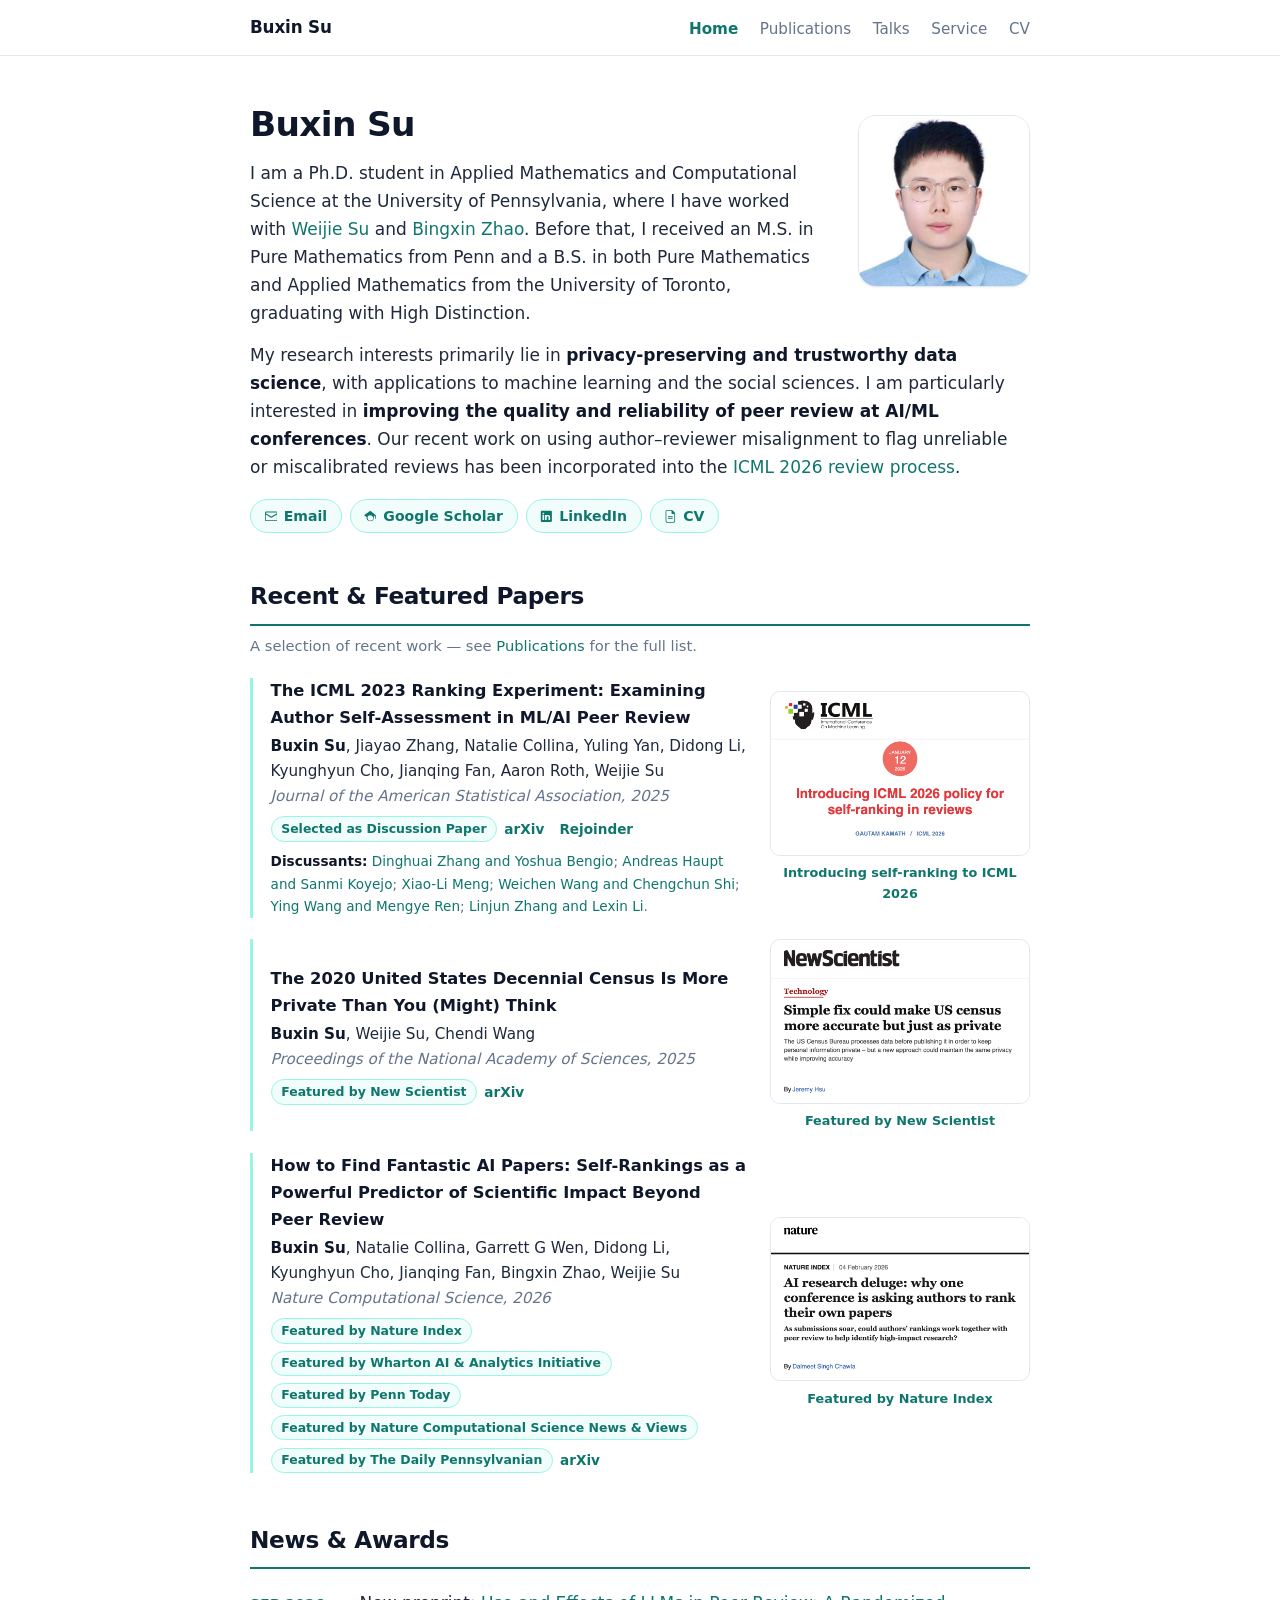
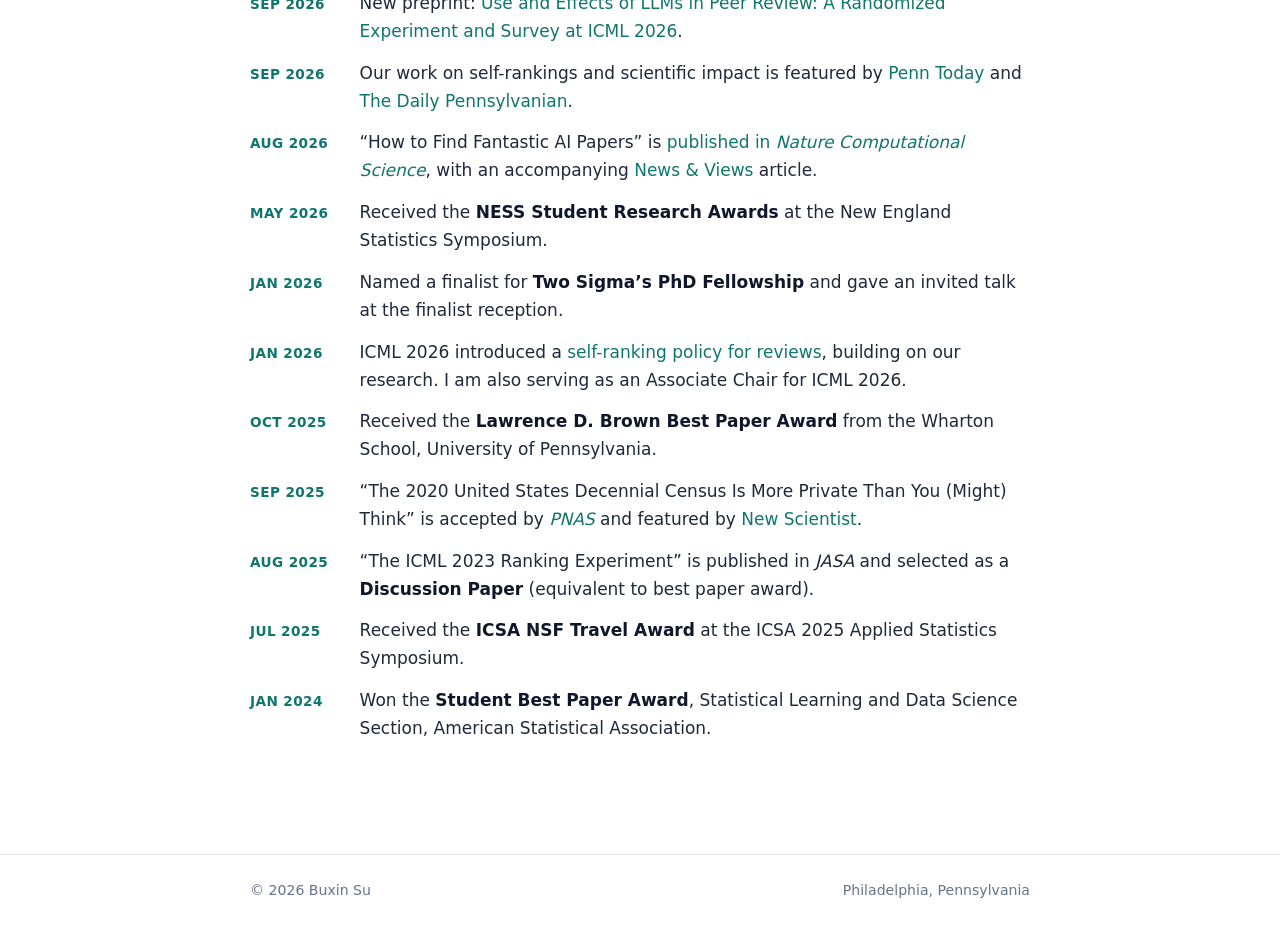
==== index.html @ d1602049 "Sync website publications, press coverage, talks, and CV" ====
<!DOCTYPE html>
<html lang="en">
<head>
  <meta charset="utf-8">
  <meta name="viewport" content="width=device-width, initial-scale=1">
  <title>Buxin Su</title>
  <meta name="description" content="Buxin Su — Ph.D. student in Applied Mathematics and Computational Science at the University of Pennsylvania. Privacy-preserving and trustworthy data science; peer review at AI/ML conferences.">
  <link rel="canonical" href="https://buxinsu.github.io/">
  <meta property="og:type" content="profile">
  <meta property="og:site_name" content="Buxin Su">
  <meta property="og:title" content="Buxin Su">
  <meta property="og:description" content="Ph.D. student in Applied Mathematics and Computational Science at the University of Pennsylvania. Privacy-preserving and trustworthy data science; peer review at AI/ML conferences.">
  <meta property="og:url" content="https://buxinsu.github.io/">
  <meta property="og:image" content="https://buxinsu.github.io/assets/buxin-su.jpg">
  <meta name="twitter:card" content="summary">
  <script type="application/ld+json">
  {
    "@context": "https://schema.org",
    "@type": "Person",
    "name": "Buxin Su",
    "url": "https://buxinsu.github.io/",
    "image": "https://buxinsu.github.io/assets/buxin-su.jpg",
    "email": "mailto:subuxin@sas.upenn.edu",
    "jobTitle": "Ph.D. Student in Applied Mathematics and Computational Science",
    "description": "Ph.D. student in Applied Mathematics and Computational Science at the University of Pennsylvania, working on privacy-preserving and trustworthy data science and on the quality and reliability of peer review at AI/ML conferences.",
    "affiliation": {
      "@type": "CollegeOrUniversity",
      "name": "University of Pennsylvania",
      "url": "https://www.upenn.edu/"
    },
    "alumniOf": [
      {
        "@type": "CollegeOrUniversity",
        "name": "University of Pennsylvania",
        "url": "https://www.upenn.edu/"
      },
      {
        "@type": "CollegeOrUniversity",
        "name": "University of Toronto",
        "url": "https://www.utoronto.ca/"
      }
    ],
    "knowsAbout": [
      "Differential privacy",
      "Trustworthy machine learning",
      "Peer review",
      "Statistics",
      "Applied mathematics"
    ],
    "sameAs": [
      "https://scholar.google.com/citations?user=IqQt3BwAAAAJ",
      "https://www.linkedin.com/in/buxin-su-1b2868304/",
      "https://github.com/BuxinSu"
    ]
  }
  </script>
  <!-- Google tag (gtag.js) -->
  <script async src="https://www.googletagmanager.com/gtag/js?id=G-94PM8R1F4N"></script>
  <script>
    window.dataLayer = window.dataLayer || [];
    function gtag(){dataLayer.push(arguments);}
    gtag('js', new Date());
    gtag('config', 'G-94PM8R1F4N');
  </script>
  <link rel="icon" type="image/svg+xml" href="assets/favicon.svg">
  <link rel="icon" type="image/png" sizes="32x32" href="assets/favicon-32.png">
  <link rel="apple-touch-icon" href="assets/apple-touch-icon.png">
  <link rel="stylesheet" href="assets/style.css">
</head>
<body>

<nav class="site-nav">
  <div class="container">
    <a class="brand" href="index.html">Buxin Su</a>
    <ul>
      <li><a class="active" href="index.html">Home</a></li>
      <li><a href="publications.html">Publications</a></li>
      <li><a href="talks.html">Talks</a></li>
      <li><a href="service.html">Service</a></li>
      <li><a href="assets/Buxin_Su_CV.pdf">CV</a></li>
    </ul>
  </div>
</nav>

<main class="container">

  <div class="hero">
    <div class="hero-text">
      <h1>Buxin Su</h1>
      <div class="bio">
        <p>
          I am a Ph.D. student in Applied Mathematics and Computational Science at the
          University of Pennsylvania, where I have worked with
          <a href="https://weijie-su.com/">Weijie Su</a> and <a href="https://www.bingxinzhao.com">Bingxin Zhao</a>.
          Before that, I received an M.S. in Pure Mathematics from Penn and a B.S. in
          both Pure Mathematics and Applied Mathematics from the University of Toronto,
          graduating with High Distinction.
        </p>
      </div>
    </div>
    <div class="hero-photo">
      <img src="assets/buxin-su.jpg" alt="Portrait of Buxin Su" width="172" height="172">
    </div>
  </div>

  <div class="bio bio-wide">
    <p>
      My research interests primarily lie in <strong>privacy-preserving and trustworthy
      data science</strong>, with applications to machine learning and the social sciences.
      I am particularly interested in <strong>improving the quality and reliability of
      peer review at AI/ML conferences</strong>. Our recent work on using author–reviewer
      misalignment to flag unreliable or miscalibrated reviews has been incorporated into
      the <a href="https://blog.icml.cc/2026/01/12/introducing-icml-2026-policy-for-self-ranking-in-reviews/">ICML 2026 review process</a>.
    </p>
    <div class="contact-links">
        <a href="mailto:subuxin@sas.upenn.edu">
          <svg viewBox="0 0 16 16" aria-hidden="true"><path d="M0 3.5A1.5 1.5 0 0 1 1.5 2h13A1.5 1.5 0 0 1 16 3.5v9a1.5 1.5 0 0 1-1.5 1.5h-13A1.5 1.5 0 0 1 0 12.5v-9Zm1.5-.5a.5.5 0 0 0-.5.5v.6l7 4.2 7-4.2v-.6a.5.5 0 0 0-.5-.5h-13ZM15 5.77l-6.74 4.05a.5.5 0 0 1-.52 0L1 5.77v6.73a.5.5 0 0 0 .5.5h13a.5.5 0 0 0 .5-.5V5.77Z"/></svg>
          Email
        </a>
        <a href="https://scholar.google.com/citations?user=IqQt3BwAAAAJ">
          <svg viewBox="0 0 16 16" aria-hidden="true"><path d="M8 1 0 6.5l3.3 2.27A4.5 4.5 0 1 0 12.5 10c0-.55-.1-1.08-.28-1.57L14 7.13V11h1V6.5L8 1Zm0 5.5c1.5 0 2.8.94 3.3 2.27A3.5 3.5 0 1 1 8 6.5Z"/></svg>
          Google Scholar
        </a>
        <a href="https://www.linkedin.com/in/buxin-su-1b2868304/">
          <svg viewBox="0 0 16 16" aria-hidden="true"><path d="M1 2.1C1 1.5 1.5 1 2.15 1h11.7C14.5 1 15 1.5 15 2.1v11.8c0 .6-.5 1.1-1.15 1.1H2.15C1.5 15 1 14.5 1 13.9V2.1ZM5.25 12.7V6.4H3.16v6.3h2.09ZM4.2 5.53c.73 0 1.18-.48 1.18-1.09-.01-.62-.45-1.09-1.17-1.09-.71 0-1.18.47-1.18 1.09 0 .61.45 1.09 1.15 1.09h.02Zm2.21 7.17h2.09V9.18c0-.19.01-.38.07-.51.15-.38.5-.77 1.07-.77.76 0 1.06.58 1.06 1.43v3.37h2.1V9.09c0-1.94-1.04-2.84-2.42-2.84-1.11 0-1.61.61-1.9 1.04h.02V6.4H6.41c.03.59 0 6.3 0 6.3Z"/></svg>
          LinkedIn
        </a>
        <a href="assets/Buxin_Su_CV.pdf">
          <svg viewBox="0 0 16 16" aria-hidden="true"><path d="M4 0a2 2 0 0 0-2 2v12a2 2 0 0 0 2 2h8a2 2 0 0 0 2-2V4.7a2 2 0 0 0-.59-1.42L11.13.59A2 2 0 0 0 9.7 0H4Zm5.5 1.5V4a1 1 0 0 0 1 1h2.5v9a1 1 0 0 1-1 1H4a1 1 0 0 1-1-1V2a1 1 0 0 1 1-1h5.5v.5ZM5 8h6v1H5V8Zm0 2.5h6v1H5v-1Z"/></svg>
          CV
        </a>
      </div>
  </div>

  <section id="featured-papers">
    <h2>Recent &amp; Featured Papers</h2>
    <p class="section-note">A selection of recent work — see <a href="publications.html">Publications</a> for the full list.</p>
    <ul class="pub-list">

      <li class="pub pub-featured">
        <div class="pub-main">
          <a class="title" href="https://www.tandfonline.com/doi/full/10.1080/01621459.2025.2510006">The ICML 2023 Ranking Experiment: Examining Author Self-Assessment in ML/AI Peer Review</a>
          <div class="authors"><span class="me">Buxin Su</span>, Jiayao Zhang, Natalie Collina, Yuling Yan, Didong Li, Kyunghyun Cho, Jianqing Fan, Aaron Roth, Weijie Su</div>
          <div class="venue">Journal of the American Statistical Association, 2025</div>
          <div class="meta">
            <span class="badge"><a href="https://www.tandfonline.com/doi/full/10.1080/01621459.2025.2510006">Selected as Discussion Paper</a></span>
            <span class="pub-links"><a href="https://arxiv.org/abs/2408.13430">arXiv</a> <a href="https://www.tandfonline.com/doi/full/10.1080/01621459.2026.2672763">Rejoinder</a></span>
          </div>
          <div class="pub-discussion">
            <strong>Discussants:</strong>
            <a href="https://www.tandfonline.com/doi/full/10.1080/01621459.2025.2549338">Dinghuai Zhang and Yoshua Bengio</a>;
            <a href="https://www.tandfonline.com/doi/full/10.1080/01621459.2025.2588464">Andreas Haupt and Sanmi Koyejo</a>;
            <a href="https://www.tandfonline.com/doi/full/10.1080/01621459.2026.2657554">Xiao-Li Meng</a>;
            <a href="https://www.tandfonline.com/doi/full/10.1080/01621459.2025.2568056">Weichen Wang and Chengchun Shi</a>;
            <a href="https://www.tandfonline.com/doi/full/10.1080/01621459.2026.2638494">Ying Wang and Mengye Ren</a>;
            <a href="https://www.tandfonline.com/doi/full/10.1080/01621459.2025.2612634">Linjun Zhang and Lexin Li</a>.
          </div>
        </div>
        <figure class="pub-figure">
          <a href="https://blog.icml.cc/2026/01/12/introducing-icml-2026-policy-for-self-ranking-in-reviews/"><img src="assets/feature-icml.png" alt="ICML blog post: Introducing ICML 2026 policy for self-ranking in reviews" loading="lazy" width="1000" height="630"></a>
          <figcaption><a href="https://blog.icml.cc/2026/01/12/introducing-icml-2026-policy-for-self-ranking-in-reviews/">Introducing self-ranking to ICML 2026</a></figcaption>
        </figure>
      </li>

      <li class="pub pub-featured">
        <div class="pub-main">
          <a class="title" href="https://www.pnas.org/doi/10.1073/pnas.2500337122">The 2020 United States Decennial Census Is More Private Than You (Might) Think</a>
          <div class="authors"><span class="me">Buxin Su</span>, Weijie Su, Chendi Wang</div>
          <div class="venue">Proceedings of the National Academy of Sciences, 2025</div>
          <div class="meta">
            <span class="badge"><a href="https://www.newscientist.com/article/2454095-simple-fix-could-make-us-census-more-accurate-but-just-as-private/">Featured by New Scientist</a></span>
            <span class="pub-links"><a href="https://arxiv.org/abs/2410.09296">arXiv</a></span>
          </div>
        </div>
        <figure class="pub-figure">
          <a href="https://www.newscientist.com/article/2454095-simple-fix-could-make-us-census-more-accurate-but-just-as-private/"><img src="assets/feature-newscientist.png" alt="New Scientist article: Simple fix could make US census more accurate but just as private" loading="lazy" width="1000" height="630"></a>
          <figcaption><a href="https://www.newscientist.com/article/2454095-simple-fix-could-make-us-census-more-accurate-but-just-as-private/">Featured by New Scientist</a></figcaption>
        </figure>
      </li>

      <li class="pub pub-featured">
        <div class="pub-main">
          <a class="title" href="https://www.nature.com/articles/s43588-026-01039-0">How to Find Fantastic AI Papers: Self-Rankings as a Powerful Predictor of Scientific Impact Beyond Peer Review</a>
          <div class="authors"><span class="me">Buxin Su</span>, Natalie Collina, Garrett G Wen, Didong Li, Kyunghyun Cho, Jianqing Fan, Bingxin Zhao, Weijie Su</div>
          <div class="venue">Nature Computational Science, 2026</div>
          <div class="meta">
            <span class="badge"><a href="https://www.nature.com/articles/d41586-026-00059-0">Featured by Nature Index</a></span>
            <span class="badge"><a href="https://ai-analytics.wharton.upenn.edu/insights/why-authors-are-better-at-predicting-impact-than-peer-review/">Featured by Wharton AI &amp; Analytics Initiative</a></span>
            <span class="badge"><a href="https://penntoday.upenn.edu/news/wharton-ai-initiative-why-authors-are-better-predicting-impact-peer-review">Featured by Penn Today</a></span>
            <span class="badge"><a href="https://www.nature.com/articles/s43588-026-01046-1">Featured by Nature Computational Science News &amp; Views</a></span>
            <span class="badge"><a href="https://www.thedp.com/article/2026/09/penn-artificial-intelligence-peer-review-ranking-study-wharton">Featured by The Daily Pennsylvanian</a></span>
            <span class="pub-links"><a href="https://arxiv.org/abs/2510.02143">arXiv</a></span>
          </div>
        </div>
        <figure class="pub-figure">
          <a href="https://www.nature.com/articles/d41586-026-00059-0"><img src="assets/feature-nature.png" alt="Nature Index article: AI research deluge — why one conference is asking authors to rank their own papers" loading="lazy" width="1000" height="630"></a>
          <figcaption><a href="https://www.nature.com/articles/d41586-026-00059-0">Featured by Nature Index</a></figcaption>
        </figure>
      </li>

    </ul>
  </section>

  <section id="news">
    <h2>News &amp; Awards</h2>
    <ul class="news-list">
      <li>
        <span class="news-date">Sep 2026</span>
        <span class="news-body">New preprint: <a href="https://arxiv.org/abs/2609.19420">Use and Effects of LLMs in Peer Review: A Randomized Experiment and Survey at ICML 2026</a>.</span>
      </li>
      <li>
        <span class="news-date">Sep 2026</span>
        <span class="news-body">Our work on self-rankings and scientific impact is featured by <a href="https://penntoday.upenn.edu/news/wharton-ai-initiative-why-authors-are-better-predicting-impact-peer-review">Penn Today</a> and <a href="https://www.thedp.com/article/2026/09/penn-artificial-intelligence-peer-review-ranking-study-wharton">The Daily Pennsylvanian</a>.</span>
      </li>
      <li>
        <span class="news-date">Aug 2026</span>
        <span class="news-body">&ldquo;How to Find Fantastic AI Papers&rdquo; is <a href="https://www.nature.com/articles/s43588-026-01039-0">published in <em>Nature Computational Science</em></a>, with an accompanying <a href="https://www.nature.com/articles/s43588-026-01046-1">News &amp; Views</a> article.</span>
      </li>
      <li>
        <span class="news-date">May 2026</span>
        <span class="news-body">Received the <strong>NESS Student Research Awards</strong> at the New England Statistics Symposium.</span>
      </li>
      <li>
        <span class="news-date">Jan 2026</span>
        <span class="news-body">Named a finalist for <strong>Two Sigma&rsquo;s PhD Fellowship</strong> and gave an invited talk at the finalist reception.</span>
      </li>
      <li>
        <span class="news-date">Jan 2026</span>
        <span class="news-body">ICML 2026 introduced a <a href="https://blog.icml.cc/2026/01/12/introducing-icml-2026-policy-for-self-ranking-in-reviews/">self-ranking policy for reviews</a>, building on our research. I am also serving as an Associate Chair for ICML 2026.</span>
      </li>
      <li>
        <span class="news-date">Oct 2025</span>
        <span class="news-body">Received the <strong>Lawrence D. Brown Best Paper Award</strong> from the Wharton School, University of Pennsylvania.</span>
      </li>
      <li>
        <span class="news-date">Sep 2025</span>
        <span class="news-body">&ldquo;The 2020 United States Decennial Census Is More Private Than You (Might) Think&rdquo; is accepted by <a href="https://www.pnas.org/doi/10.1073/pnas.2500337122"><em>PNAS</em></a> and featured by <a href="https://www.newscientist.com/article/2454095-simple-fix-could-make-us-census-more-accurate-but-just-as-private/">New Scientist</a>.</span>
      </li>
      <li>
        <span class="news-date">Aug 2025</span>
        <span class="news-body">&ldquo;The ICML 2023 Ranking Experiment&rdquo; is published in <em>JASA</em> and selected as a <strong>Discussion Paper</strong> (equivalent to best paper award).</span>
      </li>
      <li>
        <span class="news-date">Jul 2025</span>
        <span class="news-body">Received the <strong>ICSA NSF Travel Award</strong> at the ICSA 2025 Applied Statistics Symposium.</span>
      </li>
      <li>
        <span class="news-date">Jan 2024</span>
        <span class="news-body">Won the <strong>Student Best Paper Award</strong>, Statistical Learning and Data Science Section, American Statistical Association.</span>
      </li>
    </ul>
  </section>

</main>

<footer class="site-footer">
  <div class="container">
    <span>&copy; 2026 Buxin Su</span>
    <span>Philadelphia, Pennsylvania</span>
  </div>
</footer>

</body>
</html>
---- assets/style.css ----
/* ==========================================================================
   Buxin Su — personal academic website
   Modern minimal style, deep-teal accent, system fonts, light/dark aware.
   ========================================================================== */

:root {
  --bg: #ffffff;
  --bg-soft: #f8fafc;
  --text: #1e293b;
  --text-strong: #0f172a;
  --muted: #64748b;
  --accent: #0f766e;
  --accent-strong: #115e59;
  --accent-soft: #f0fdfa;
  --accent-border: #99f6e4;
  --border: #e2e8f0;
  --shadow: 0 1px 2px rgba(15, 23, 42, 0.05);
}

@media (prefers-color-scheme: dark) {
  :root {
    --bg: #0f172a;
    --bg-soft: #1e293b;
    --text: #cbd5e1;
    --text-strong: #f1f5f9;
    --muted: #94a3b8;
    --accent: #2dd4bf;
    --accent-strong: #5eead4;
    --accent-soft: rgba(45, 212, 191, 0.08);
    --accent-border: rgba(45, 212, 191, 0.25);
    --border: #334155;
    --shadow: none;
  }
}

* {
  margin: 0;
  padding: 0;
  box-sizing: border-box;
}

html {
  scroll-behavior: smooth;
}

body {
  font-family: ui-sans-serif, system-ui, -apple-system, "Segoe UI", Roboto,
    "Helvetica Neue", Arial, sans-serif;
  font-size: 1.0625rem;
  line-height: 1.65;
  color: var(--text);
  background: var(--bg);
  -webkit-font-smoothing: antialiased;
}

a {
  color: var(--accent);
  text-decoration: none;
}

a:hover {
  color: var(--accent-strong);
  text-decoration: underline;
  text-underline-offset: 3px;
}

strong {
  color: var(--text-strong);
}

/* ---------- Layout ---------- */

.container {
  max-width: 820px;
  margin: 0 auto;
  padding: 0 1.25rem;
}

main.container {
  padding-top: 2.5rem;
  padding-bottom: 4rem;
}

/* ---------- Top navigation ---------- */

.site-nav {
  border-bottom: 1px solid var(--border);
  background: var(--bg);
  position: sticky;
  top: 0;
  z-index: 10;
}

.site-nav .container {
  display: flex;
  align-items: center;
  justify-content: space-between;
  flex-wrap: wrap;
  gap: 0.25rem 1rem;
  padding-top: 0.85rem;
  padding-bottom: 0.85rem;
}

.site-nav .brand {
  font-weight: 700;
  font-size: 1.05rem;
  color: var(--text-strong);
  letter-spacing: -0.01em;
}

.site-nav .brand:hover {
  text-decoration: none;
  color: var(--accent);
}

.site-nav ul {
  display: flex;
  flex-wrap: wrap;
  gap: 0.25rem 1.35rem;
  list-style: none;
}

.site-nav ul a {
  color: var(--muted);
  font-size: 0.95rem;
  font-weight: 500;
}

.site-nav ul a:hover {
  color: var(--accent);
  text-decoration: none;
}

.site-nav ul a.active {
  color: var(--accent);
  font-weight: 600;
}

/* ---------- Hero (home page header) ---------- */

.hero {
  display: flex;
  align-items: flex-start;
  gap: 2.25rem;
  margin-bottom: 0.85rem;
}

.hero-text {
  flex: 1;
}

.hero h1 {
  font-size: 2.15rem;
  font-weight: 750;
  letter-spacing: -0.02em;
  color: var(--text-strong);
  margin-bottom: 0.35rem;
}

.hero .tagline {
  color: var(--muted);
  font-size: 1.02rem;
  margin-bottom: 1.1rem;
}

.hero .tagline a {
  color: var(--muted);
  text-decoration: underline;
  text-decoration-color: var(--border);
  text-underline-offset: 3px;
}

.hero .tagline a:hover {
  color: var(--accent);
  text-decoration-color: var(--accent);
}

.hero-photo {
  margin-top: 1.2rem; /* ~5mm downward shift */
}

.hero-photo img {
  width: 172px;
  height: 172px;
  object-fit: cover;
  object-position: 50% 35%;
  border-radius: 18px;
  border: 1px solid var(--border);
  box-shadow: var(--shadow);
  display: block;
}

.contact-links {
  display: flex;
  flex-wrap: wrap;
  gap: 0.5rem;
  margin-top: 1.15rem;
}

.contact-links a {
  display: inline-flex;
  align-items: center;
  gap: 0.4rem;
  font-size: 0.88rem;
  font-weight: 550;
  color: var(--accent);
  background: var(--accent-soft);
  border: 1px solid var(--accent-border);
  border-radius: 999px;
  padding: 0.28rem 0.85rem;
}

.contact-links a:hover {
  text-decoration: none;
  border-color: var(--accent);
}

.contact-links svg {
  width: 0.9em;
  height: 0.9em;
  fill: currentColor;
  flex-shrink: 0;
}

/* ---------- Sections ---------- */

section {
  margin-bottom: 3rem;
}

h2 {
  font-size: 1.45rem;
  font-weight: 700;
  letter-spacing: -0.015em;
  color: var(--text-strong);
  margin-bottom: 1.25rem;
  padding-bottom: 0.5rem;
  border-bottom: 2px solid var(--accent);
  display: block;
}

h3 {
  font-size: 1.08rem;
  font-weight: 650;
  color: var(--text-strong);
  margin: 1.75rem 0 0.9rem;
}

.section-note {
  color: var(--muted);
  font-size: 0.92rem;
  margin: -0.75rem 0 1.25rem;
}

.bio p + p {
  margin-top: 0.85rem;
}

.bio-wide {
  margin-bottom: 2.75rem;
}

/* ---------- Publication entries ---------- */

.pub-list {
  list-style: none;
  display: flex;
  flex-direction: column;
  gap: 1.35rem;
}

.pub {
  padding-left: 1.1rem;
  border-left: 3px solid var(--accent-border);
}

.pub:hover {
  border-left-color: var(--accent);
}

.pub .title {
  font-weight: 650;
  font-size: 1.02rem;
  color: var(--text-strong);
  display: block;
  margin-bottom: 0.15rem;
}

a.title:hover {
  color: var(--accent);
}

.pub .authors {
  font-size: 0.95rem;
  color: var(--text);
}

.pub .authors .me {
  font-weight: 650;
  color: var(--text-strong);
}

.pub .venue {
  font-size: 0.95rem;
  font-style: italic;
  color: var(--muted);
}

.pub .meta {
  display: flex;
  flex-wrap: wrap;
  align-items: center;
  gap: 0.45rem;
  margin-top: 0.45rem;
}

.badge {
  display: inline-block;
  font-size: 0.78rem;
  font-weight: 600;
  font-style: normal;
  color: var(--accent);
  background: var(--accent-soft);
  border: 1px solid var(--accent-border);
  border-radius: 999px;
  padding: 0.08rem 0.6rem;
}

.badge a {
  color: inherit;
}

.pub-links {
  font-size: 0.85rem;
  font-weight: 550;
}

.pub-links a + a {
  margin-left: 0.65rem;
}

.pub-discussion {
  margin-top: 0.55rem;
  font-size: 0.85rem;
  color: var(--muted);
}

/* Featured papers with press-clipping figure */

.pub-featured {
  display: flex;
  align-items: center;
  gap: 1.5rem;
}

.pub-main {
  flex: 1;
  min-width: 0;
}

.pub-figure {
  flex: 0 0 260px;
  margin: 0;
}

.pub-figure img {
  width: 100%;
  height: auto;
  display: block;
  background: #ffffff;
  border: 1px solid var(--border);
  border-radius: 10px;
}

.pub-figure a:first-child:hover img {
  border-color: var(--accent);
}

.pub-figure figcaption {
  margin-top: 0.4rem;
  font-size: 0.8rem;
  font-weight: 550;
  text-align: center;
}

/* ---------- News & awards feed ---------- */

.news-list {
  list-style: none;
  display: flex;
  flex-direction: column;
  gap: 0.85rem;
}

.news-list li {
  display: flex;
  gap: 1.25rem;
  align-items: baseline;
}

.news-date {
  flex: 0 0 5.6rem;
  font-size: 0.85rem;
  font-weight: 650;
  color: var(--accent);
  text-transform: uppercase;
  letter-spacing: 0.03em;
}

.news-body {
  flex: 1;
}

/* ---------- Simple item lists (talks, service, education) ---------- */

.item-list {
  list-style: none;
  display: flex;
  flex-direction: column;
  gap: 1.15rem;
}

.item .item-title {
  font-weight: 650;
  color: var(--text-strong);
}

.item .item-sub {
  color: var(--muted);
  font-size: 0.95rem;
}

.item .item-date {
  color: var(--muted);
  font-size: 0.9rem;
}

/* ---------- Footer ---------- */

.site-footer {
  border-top: 1px solid var(--border);
  padding: 1.5rem 0 2.5rem;
  color: var(--muted);
  font-size: 0.88rem;
}

.site-footer .container {
  display: flex;
  justify-content: space-between;
  flex-wrap: wrap;
  gap: 0.5rem;
}

/* ---------- Page header (inner pages) ---------- */

.page-header {
  margin-bottom: 2.25rem;
}

.page-header h1 {
  font-size: 1.8rem;
  font-weight: 750;
  letter-spacing: -0.02em;
  color: var(--text-strong);
  margin-bottom: 0.4rem;
}

.page-header p {
  color: var(--muted);
}

/* ---------- Responsive ---------- */

@media (max-width: 640px) {
  body {
    font-size: 1rem;
  }

  .hero {
    flex-direction: column-reverse;
    gap: 1.5rem;
  }

  .hero-photo {
    margin-top: 0;
  }

  .hero-photo img {
    width: 140px;
    height: 140px;
  }

  .hero h1 {
    font-size: 1.8rem;
  }

  .pub-featured {
    flex-direction: column;
    align-items: flex-start;
  }

  .pub-figure {
    flex-basis: auto;
    width: 260px;
    max-width: 100%;
  }

  .news-list li {
    flex-direction: column;
    gap: 0.1rem;
  }

  .news-date {
    flex-basis: auto;
  }
}
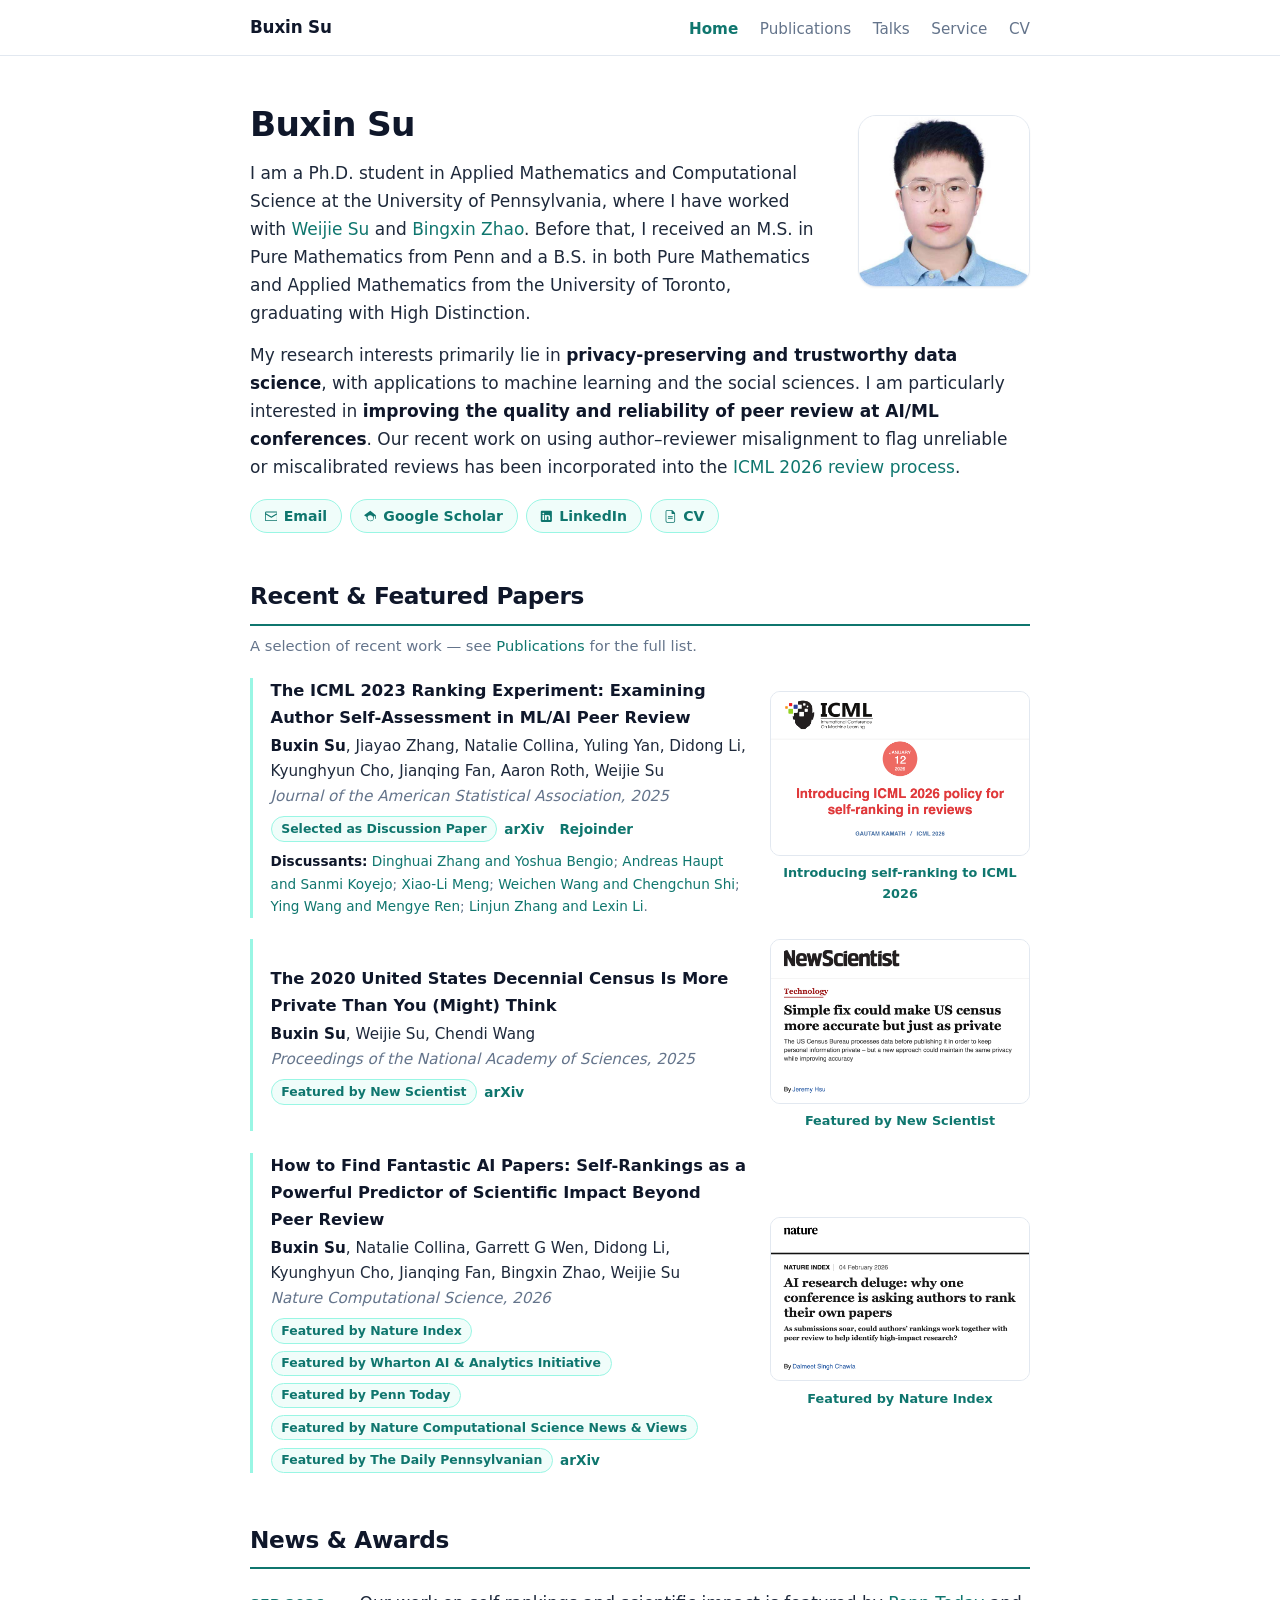
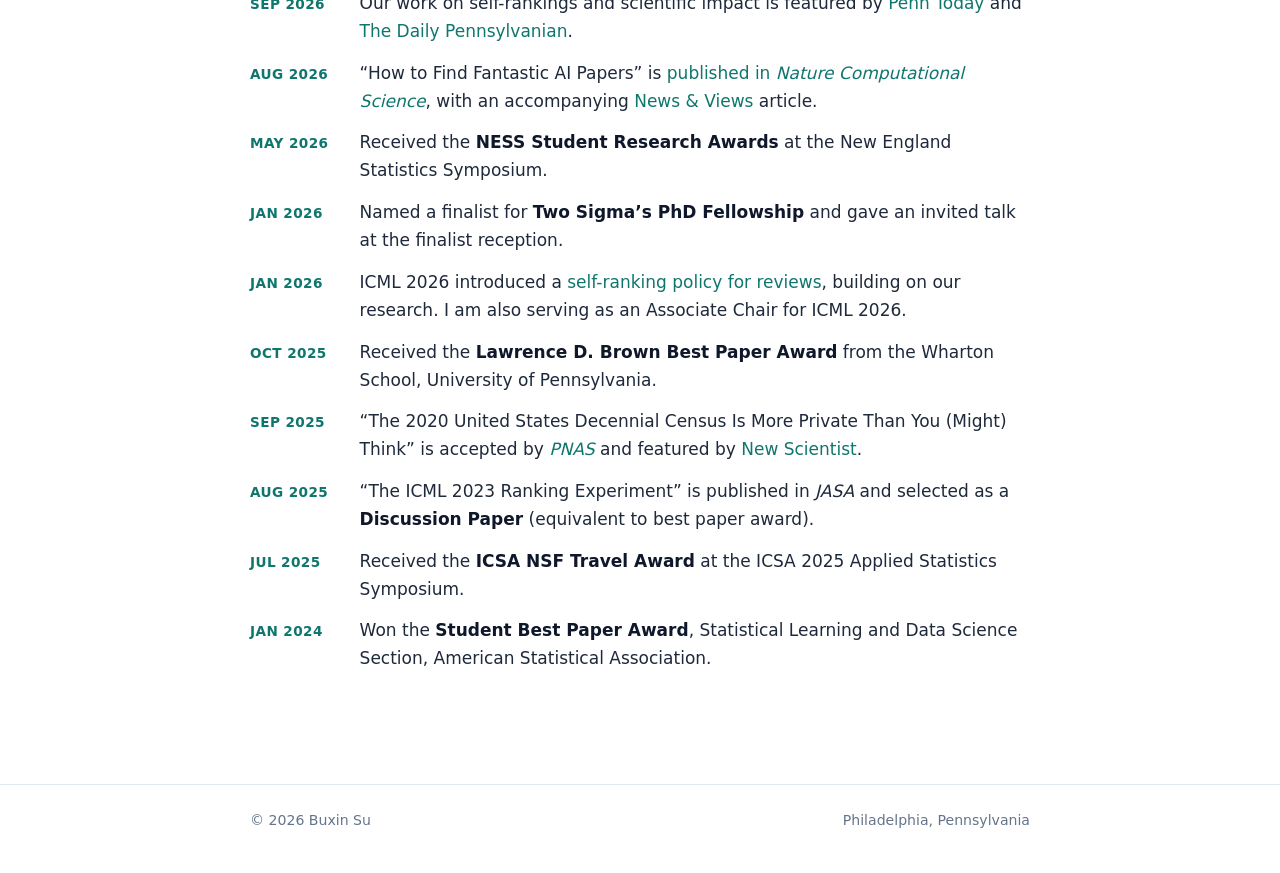
==== commit d7b2626c: "Remove LLM peer-review preprint announcement from homepage" ====
--- a/index.html
+++ b/index.html
@@ -206,10 +206,6 @@
     <ul class="news-list">
       <li>
         <span class="news-date">Sep 2026</span>
-        <span class="news-body">New preprint: <a href="https://arxiv.org/abs/2609.19420">Use and Effects of LLMs in Peer Review: A Randomized Experiment and Survey at ICML 2026</a>.</span>
-      </li>
-      <li>
-        <span class="news-date">Sep 2026</span>
         <span class="news-body">Our work on self-rankings and scientific impact is featured by <a href="https://penntoday.upenn.edu/news/wharton-ai-initiative-why-authors-are-better-predicting-impact-peer-review">Penn Today</a> and <a href="https://www.thedp.com/article/2026/09/penn-artificial-intelligence-peer-review-ranking-study-wharton">The Daily Pennsylvanian</a>.</span>
       </li>
       <li>
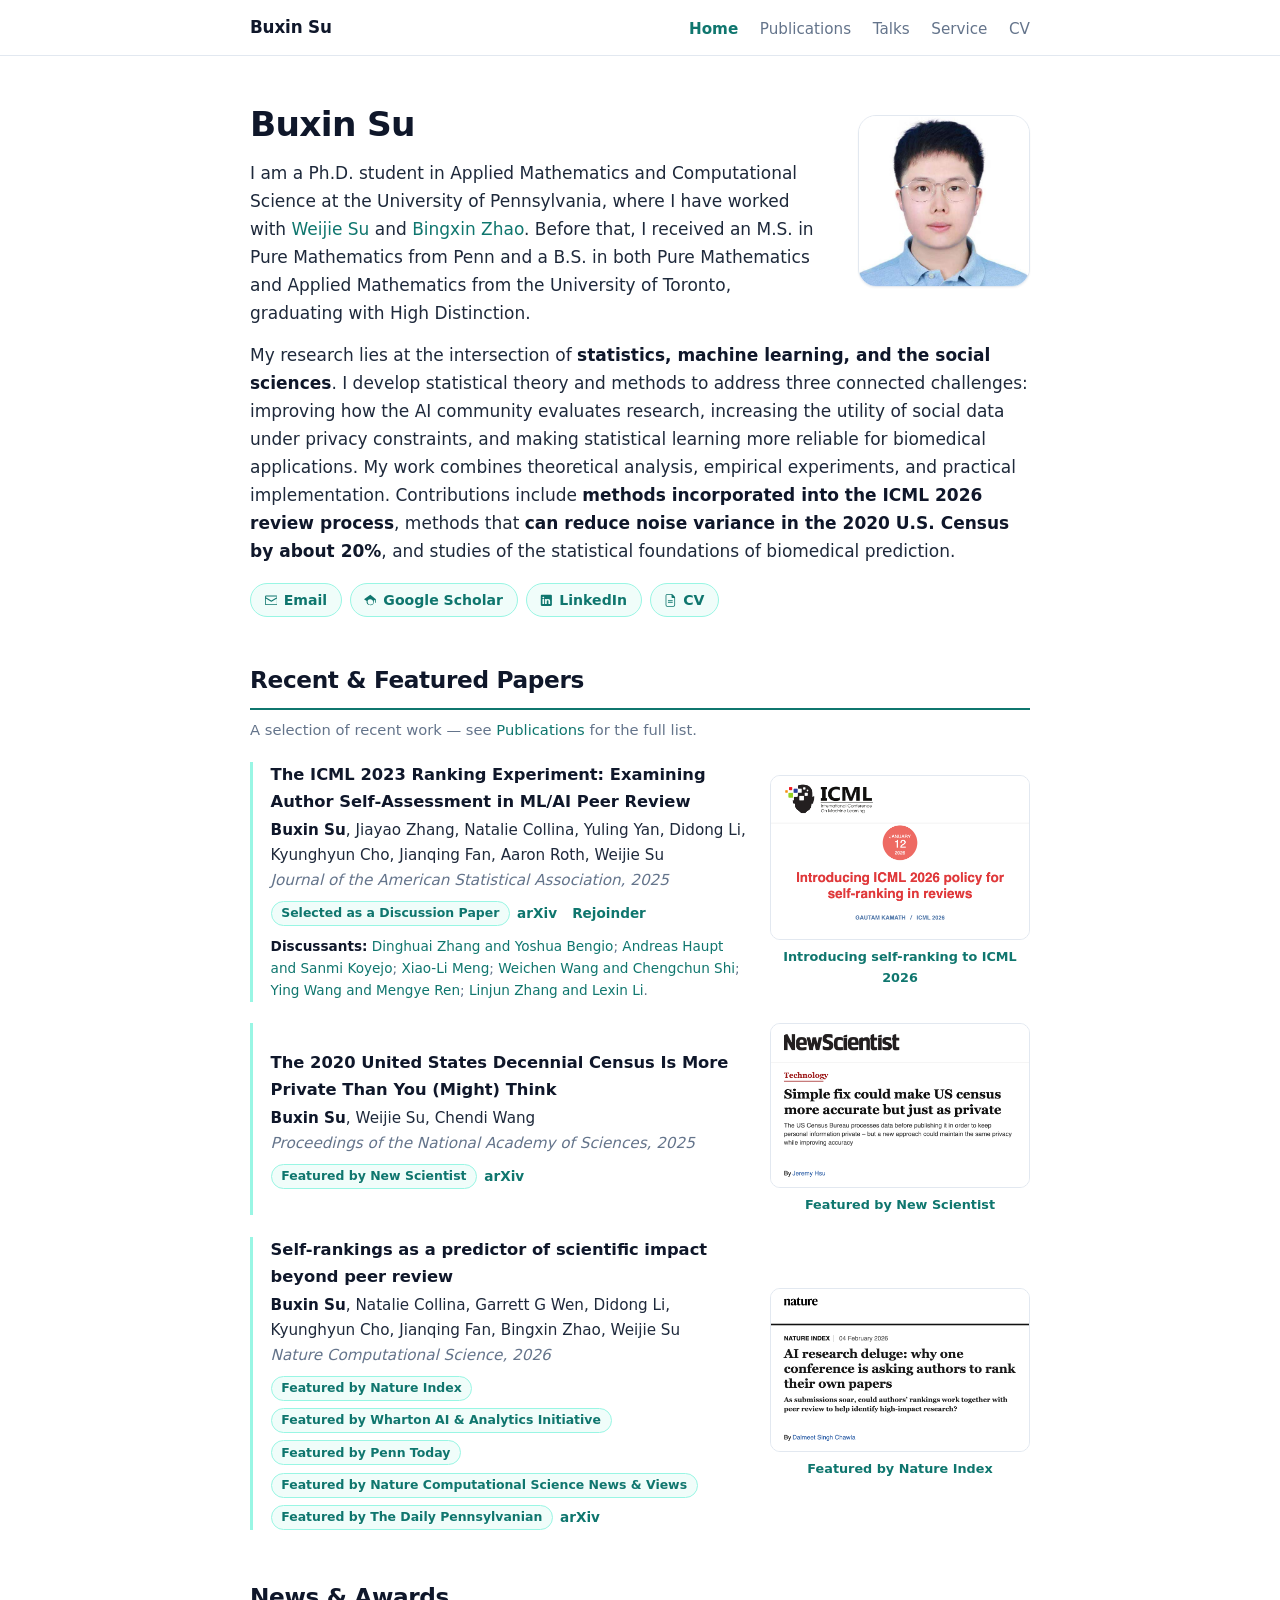
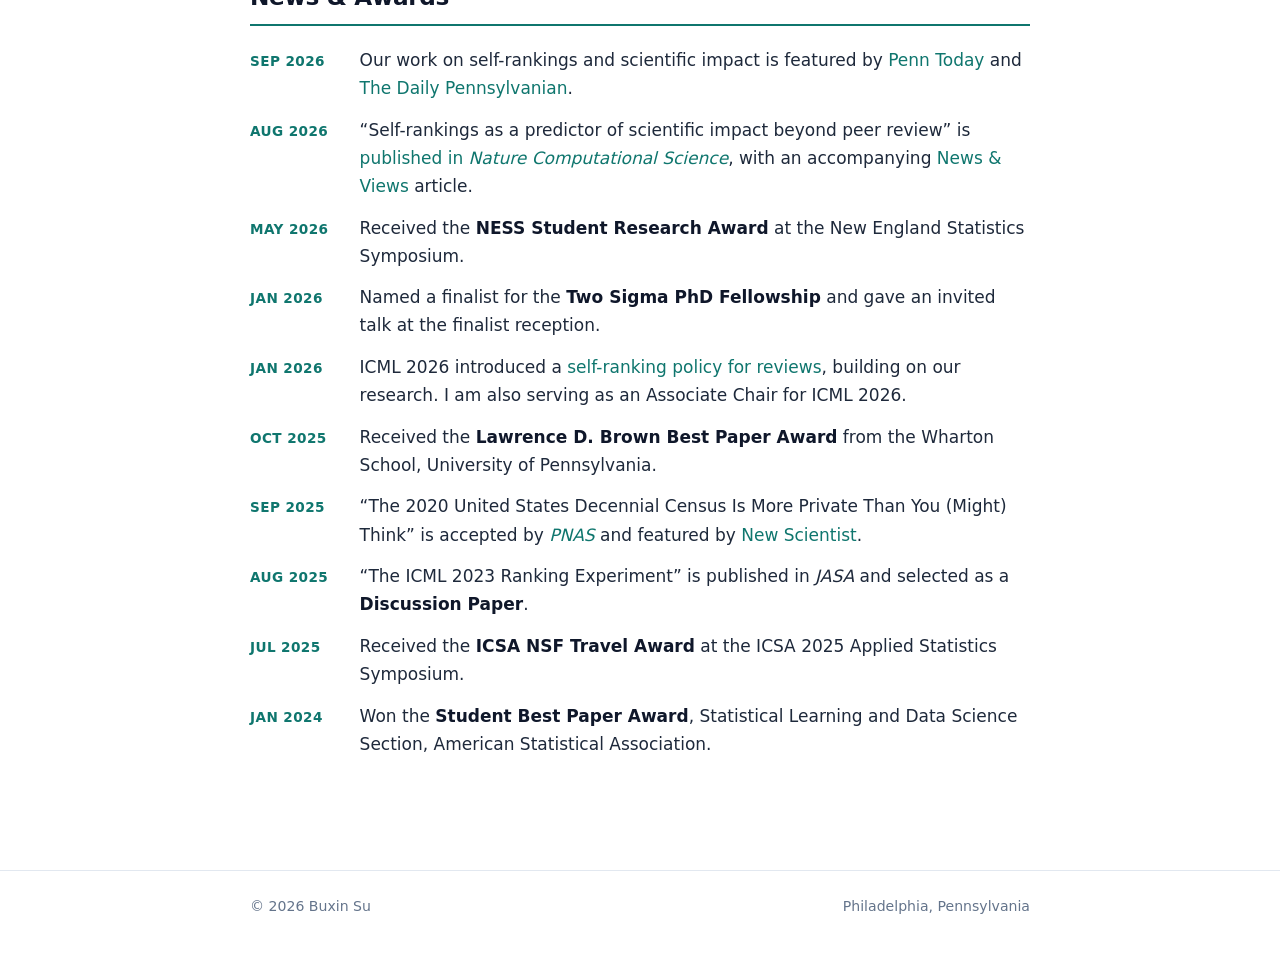
==== commit 549402a5: "Update research overview and sync CV corrections Use the current CV research overview without its tr" ====
--- a/index.html
+++ b/index.html
@@ -4,12 +4,12 @@
   <meta charset="utf-8">
   <meta name="viewport" content="width=device-width, initial-scale=1">
   <title>Buxin Su</title>
-  <meta name="description" content="Buxin Su — Ph.D. student in Applied Mathematics and Computational Science at the University of Pennsylvania. Privacy-preserving and trustworthy data science; peer review at AI/ML conferences.">
+  <meta name="description" content="Buxin Su — Ph.D. student at the University of Pennsylvania. Statistics, machine learning, and the social sciences: AI research evaluation, privacy, and biomedical prediction.">
   <link rel="canonical" href="https://buxinsu.github.io/">
   <meta property="og:type" content="profile">
   <meta property="og:site_name" content="Buxin Su">
   <meta property="og:title" content="Buxin Su">
-  <meta property="og:description" content="Ph.D. student in Applied Mathematics and Computational Science at the University of Pennsylvania. Privacy-preserving and trustworthy data science; peer review at AI/ML conferences.">
+  <meta property="og:description" content="Ph.D. student at the University of Pennsylvania. Statistics, machine learning, and the social sciences: AI research evaluation, privacy, and biomedical prediction.">
   <meta property="og:url" content="https://buxinsu.github.io/">
   <meta property="og:image" content="https://buxinsu.github.io/assets/buxin-su.jpg">
   <meta name="twitter:card" content="summary">
@@ -22,7 +22,7 @@
     "image": "https://buxinsu.github.io/assets/buxin-su.jpg",
     "email": "mailto:subuxin@sas.upenn.edu",
     "jobTitle": "Ph.D. Student in Applied Mathematics and Computational Science",
-    "description": "Ph.D. student in Applied Mathematics and Computational Science at the University of Pennsylvania, working on privacy-preserving and trustworthy data science and on the quality and reliability of peer review at AI/ML conferences.",
+    "description": "Ph.D. student in Applied Mathematics and Computational Science at the University of Pennsylvania, developing statistical theory and methods for AI research evaluation, social data under privacy constraints, and reliable biomedical prediction.",
     "affiliation": {
       "@type": "CollegeOrUniversity",
       "name": "University of Pennsylvania",
@@ -105,12 +105,15 @@
 
   <div class="bio bio-wide">
     <p>
-      My research interests primarily lie in <strong>privacy-preserving and trustworthy
-      data science</strong>, with applications to machine learning and the social sciences.
-      I am particularly interested in <strong>improving the quality and reliability of
-      peer review at AI/ML conferences</strong>. Our recent work on using author–reviewer
-      misalignment to flag unreliable or miscalibrated reviews has been incorporated into
-      the <a href="https://blog.icml.cc/2026/01/12/introducing-icml-2026-policy-for-self-ranking-in-reviews/">ICML 2026 review process</a>.
+      My research lies at the intersection of <strong>statistics, machine learning, and
+      the social sciences</strong>. I develop statistical theory and methods to address
+      three connected challenges: improving how the AI community evaluates research,
+      increasing the utility of social data under privacy constraints, and making
+      statistical learning more reliable for biomedical applications. My work combines
+      theoretical analysis, empirical experiments, and practical implementation.
+      Contributions include <a href="https://blog.icml.cc/2026/01/12/introducing-icml-2026-policy-for-self-ranking-in-reviews/"><strong>methods incorporated into the ICML 2026 review process</strong></a>,
+      methods that <a href="https://www.newscientist.com/article/2454095-simple-fix-could-make-us-census-more-accurate-but-just-as-private/"><strong>can reduce noise variance in the 2020 U.S. Census by about 20%</strong></a>,
+      and studies of the statistical foundations of biomedical prediction.
     </p>
     <div class="contact-links">
         <a href="mailto:subuxin@sas.upenn.edu">
@@ -143,7 +146,7 @@
           <div class="authors"><span class="me">Buxin Su</span>, Jiayao Zhang, Natalie Collina, Yuling Yan, Didong Li, Kyunghyun Cho, Jianqing Fan, Aaron Roth, Weijie Su</div>
           <div class="venue">Journal of the American Statistical Association, 2025</div>
           <div class="meta">
-            <span class="badge"><a href="https://www.tandfonline.com/doi/full/10.1080/01621459.2025.2510006">Selected as Discussion Paper</a></span>
+            <span class="badge"><a href="https://www.tandfonline.com/doi/full/10.1080/01621459.2025.2510006">Selected as a Discussion Paper</a></span>
             <span class="pub-links"><a href="https://arxiv.org/abs/2408.13430">arXiv</a> <a href="https://www.tandfonline.com/doi/full/10.1080/01621459.2026.2672763">Rejoinder</a></span>
           </div>
           <div class="pub-discussion">
@@ -180,7 +183,7 @@
 
       <li class="pub pub-featured">
         <div class="pub-main">
-          <a class="title" href="https://www.nature.com/articles/s43588-026-01039-0">How to Find Fantastic AI Papers: Self-Rankings as a Powerful Predictor of Scientific Impact Beyond Peer Review</a>
+          <a class="title" href="https://www.nature.com/articles/s43588-026-01039-0">Self-rankings as a predictor of scientific impact beyond peer review</a>
           <div class="authors"><span class="me">Buxin Su</span>, Natalie Collina, Garrett G Wen, Didong Li, Kyunghyun Cho, Jianqing Fan, Bingxin Zhao, Weijie Su</div>
           <div class="venue">Nature Computational Science, 2026</div>
           <div class="meta">
@@ -210,15 +213,15 @@
       </li>
       <li>
         <span class="news-date">Aug 2026</span>
-        <span class="news-body">&ldquo;How to Find Fantastic AI Papers&rdquo; is <a href="https://www.nature.com/articles/s43588-026-01039-0">published in <em>Nature Computational Science</em></a>, with an accompanying <a href="https://www.nature.com/articles/s43588-026-01046-1">News &amp; Views</a> article.</span>
+        <span class="news-body">&ldquo;Self-rankings as a predictor of scientific impact beyond peer review&rdquo; is <a href="https://www.nature.com/articles/s43588-026-01039-0">published in <em>Nature Computational Science</em></a>, with an accompanying <a href="https://www.nature.com/articles/s43588-026-01046-1">News &amp; Views</a> article.</span>
       </li>
       <li>
         <span class="news-date">May 2026</span>
-        <span class="news-body">Received the <strong>NESS Student Research Awards</strong> at the New England Statistics Symposium.</span>
+        <span class="news-body">Received the <strong>NESS Student Research Award</strong> at the New England Statistics Symposium.</span>
       </li>
       <li>
         <span class="news-date">Jan 2026</span>
-        <span class="news-body">Named a finalist for <strong>Two Sigma&rsquo;s PhD Fellowship</strong> and gave an invited talk at the finalist reception.</span>
+        <span class="news-body">Named a finalist for the <strong>Two Sigma PhD Fellowship</strong> and gave an invited talk at the finalist reception.</span>
       </li>
       <li>
         <span class="news-date">Jan 2026</span>
@@ -234,7 +237,7 @@
       </li>
       <li>
         <span class="news-date">Aug 2025</span>
-        <span class="news-body">&ldquo;The ICML 2023 Ranking Experiment&rdquo; is published in <em>JASA</em> and selected as a <strong>Discussion Paper</strong> (equivalent to best paper award).</span>
+        <span class="news-body">&ldquo;The ICML 2023 Ranking Experiment&rdquo; is published in <em>JASA</em> and selected as a <strong>Discussion Paper</strong>.</span>
       </li>
       <li>
         <span class="news-date">Jul 2025</span>
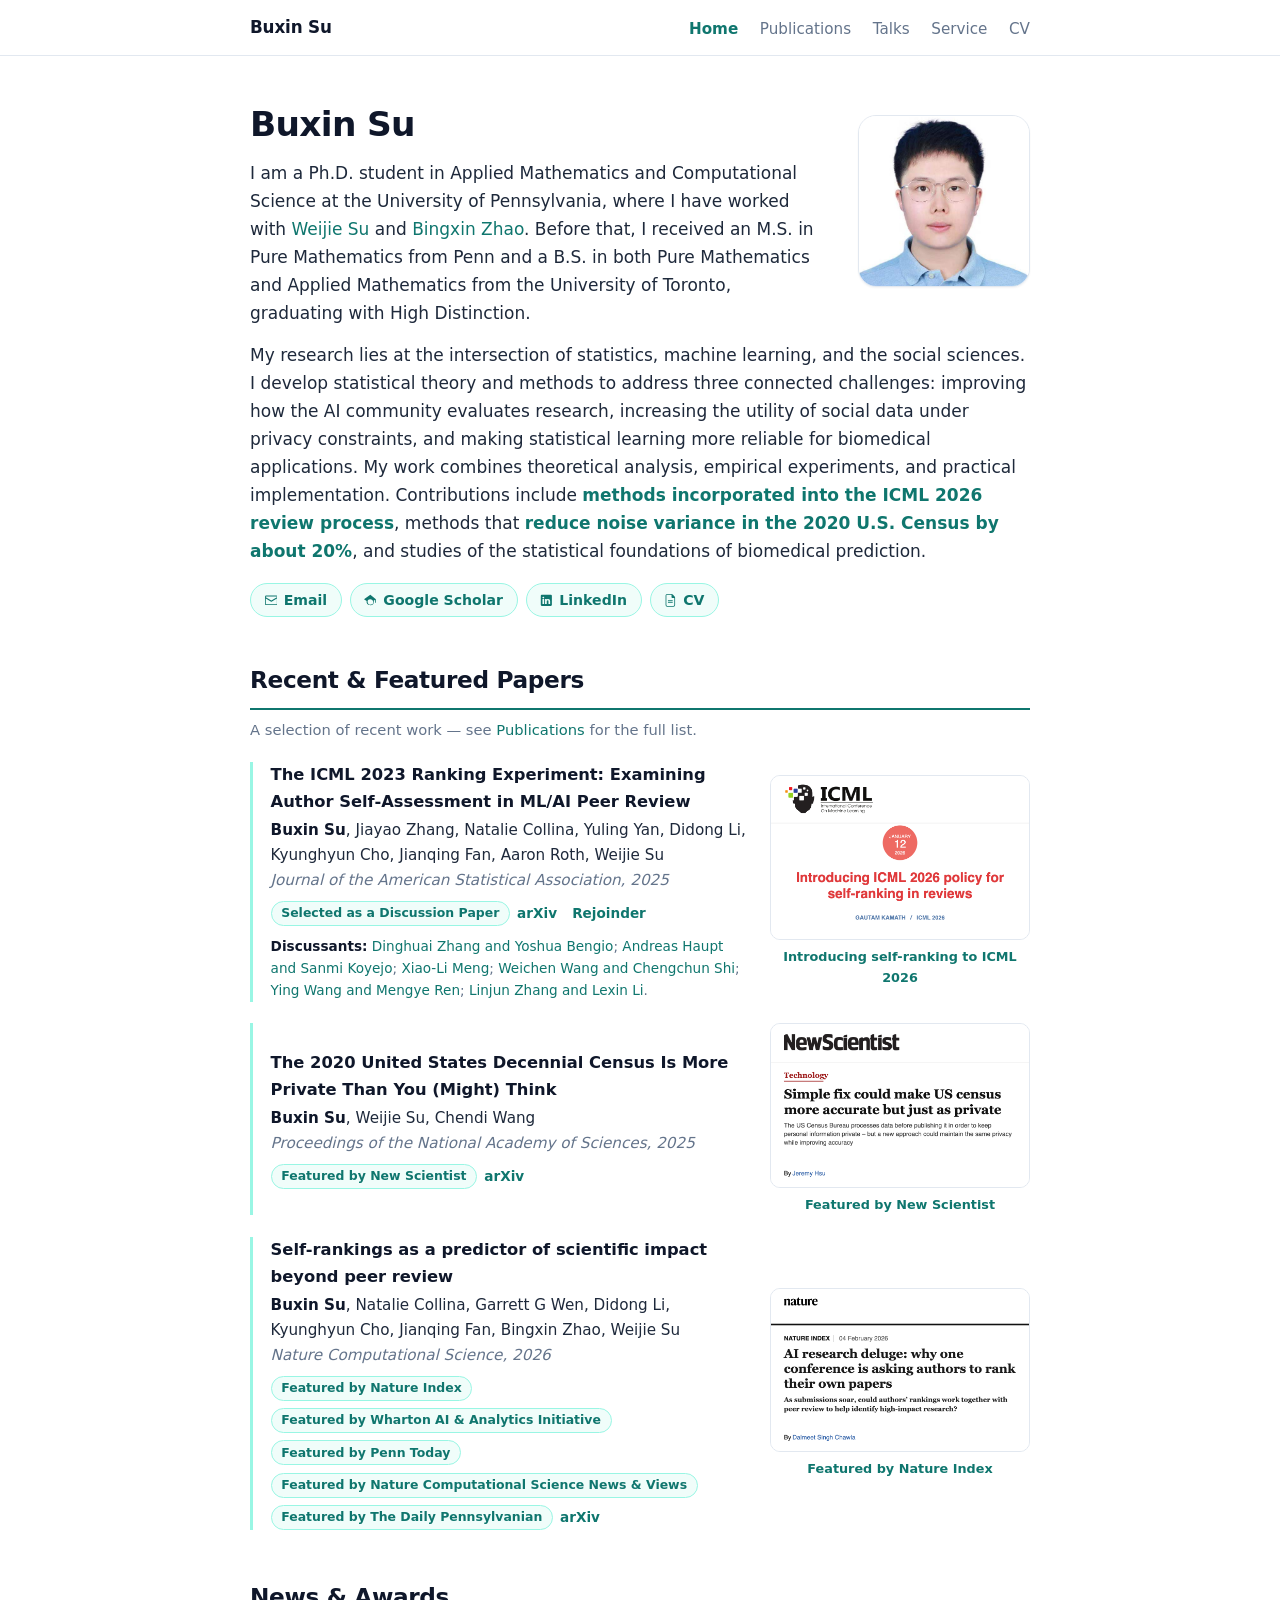
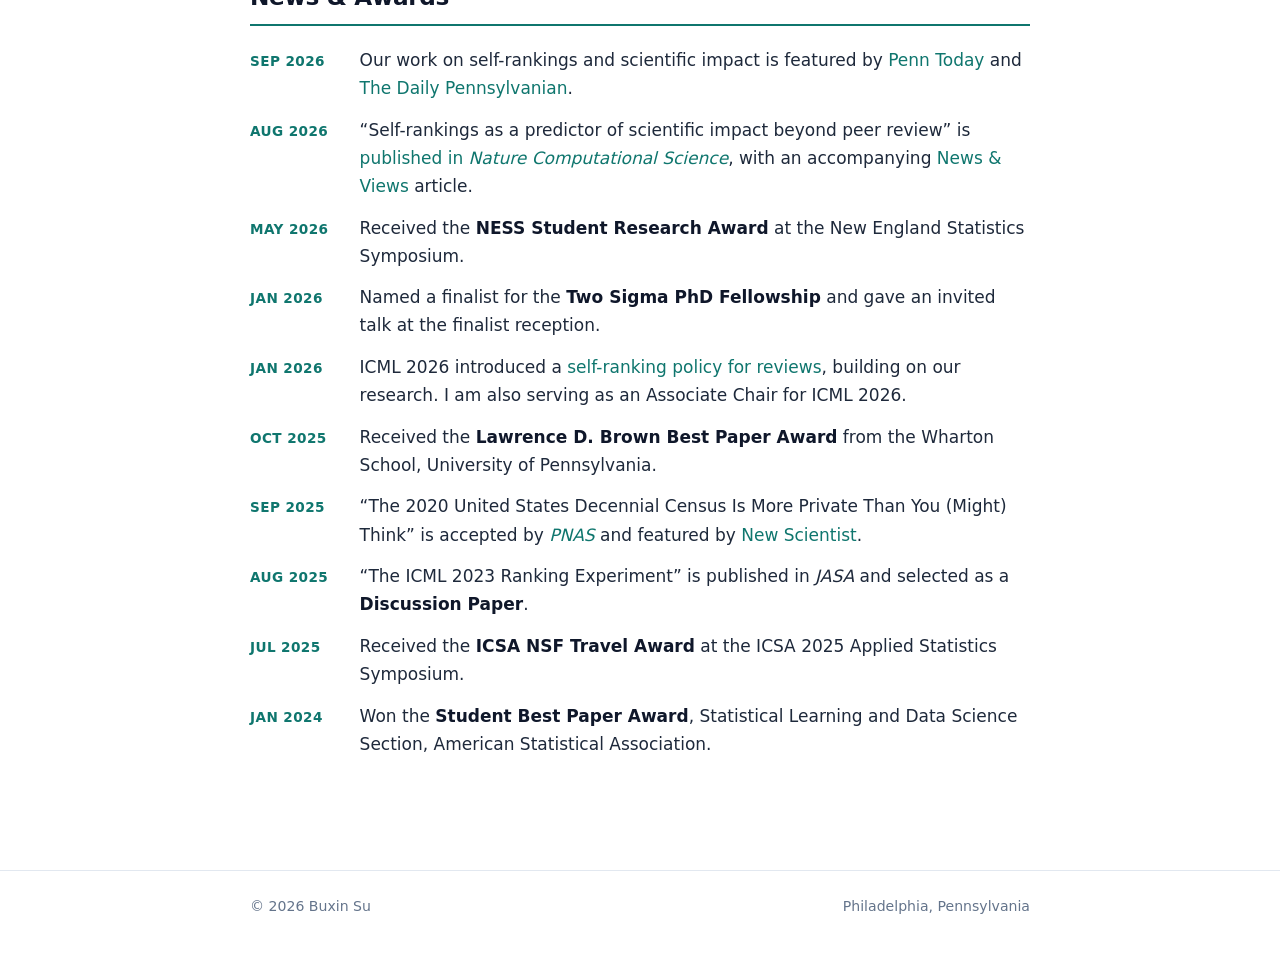
==== commit 98290b29: "Refine research introduction emphasis and link colors Remove bold styling from the research fields, " ====
--- a/index.html
+++ b/index.html
@@ -105,14 +105,14 @@
 
   <div class="bio bio-wide">
     <p>
-      My research lies at the intersection of <strong>statistics, machine learning, and
-      the social sciences</strong>. I develop statistical theory and methods to address
+      My research lies at the intersection of statistics, machine learning, and
+      the social sciences. I develop statistical theory and methods to address
       three connected challenges: improving how the AI community evaluates research,
       increasing the utility of social data under privacy constraints, and making
       statistical learning more reliable for biomedical applications. My work combines
       theoretical analysis, empirical experiments, and practical implementation.
-      Contributions include <a href="https://blog.icml.cc/2026/01/12/introducing-icml-2026-policy-for-self-ranking-in-reviews/"><strong>methods incorporated into the ICML 2026 review process</strong></a>,
-      methods that <a href="https://www.newscientist.com/article/2454095-simple-fix-could-make-us-census-more-accurate-but-just-as-private/"><strong>can reduce noise variance in the 2020 U.S. Census by about 20%</strong></a>,
+      Contributions include <strong><a href="https://blog.icml.cc/2026/01/12/introducing-icml-2026-policy-for-self-ranking-in-reviews/">methods incorporated into the ICML 2026 review process</a></strong>,
+      methods that <strong><a href="https://www.newscientist.com/article/2454095-simple-fix-could-make-us-census-more-accurate-but-just-as-private/">reduce noise variance in the 2020 U.S. Census by about 20%</a></strong>,
       and studies of the statistical foundations of biomedical prediction.
     </p>
     <div class="contact-links">
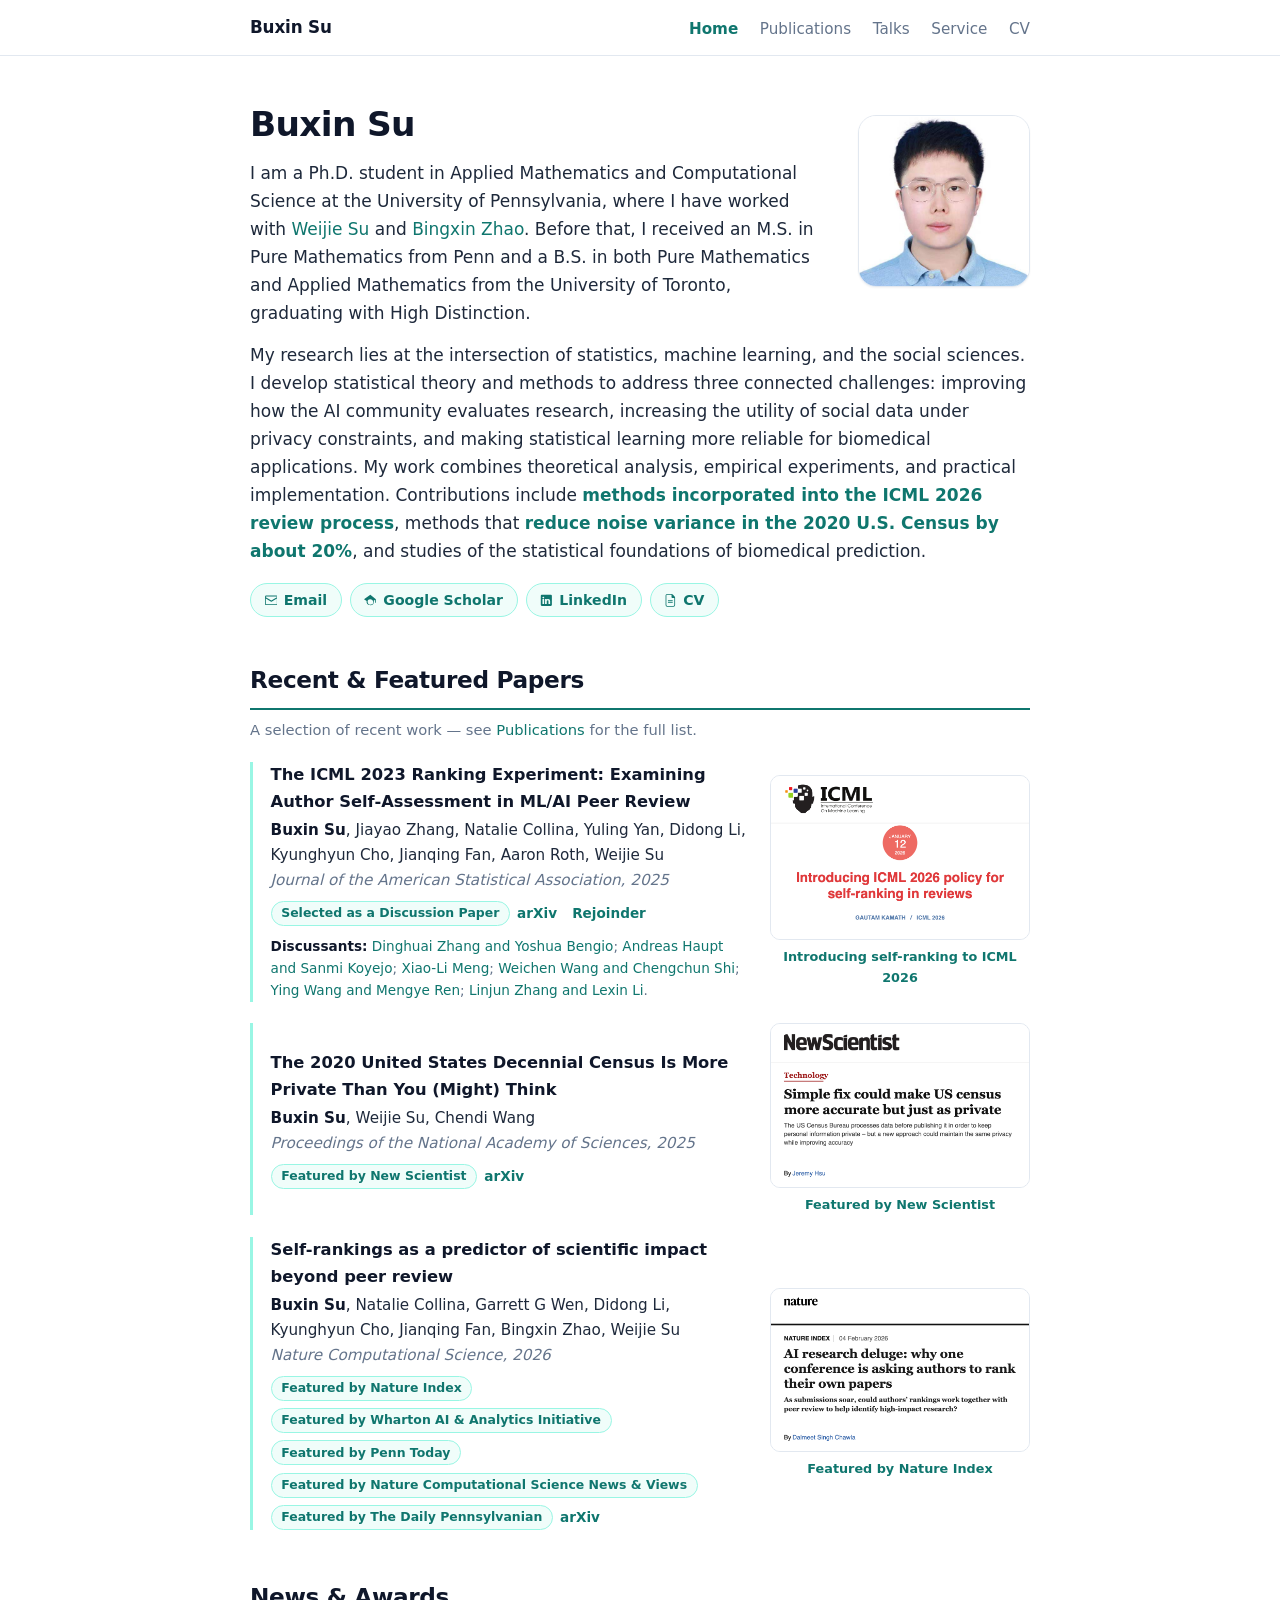
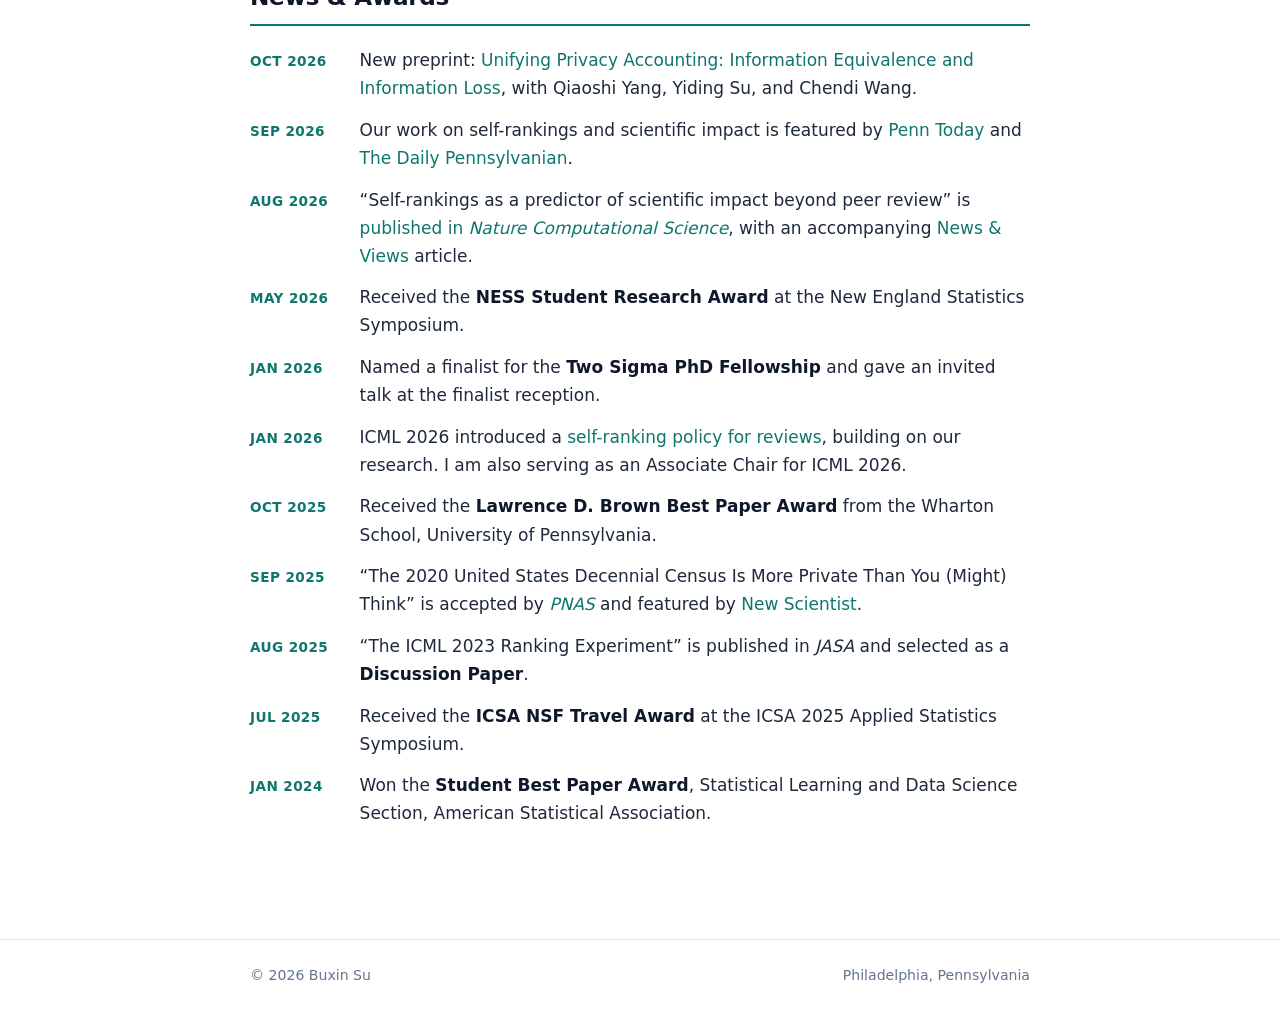
==== commit 0388578b: "Add privacy accounting preprint and update mentoring service" ====
--- a/index.html
+++ b/index.html
@@ -208,6 +208,10 @@
     <h2>News &amp; Awards</h2>
     <ul class="news-list">
       <li>
+        <span class="news-date">Oct 2026</span>
+        <span class="news-body">New preprint: <a href="https://arxiv.org/abs/2610.02414">Unifying Privacy Accounting: Information Equivalence and Information Loss</a>, with Qiaoshi Yang, Yiding Su, and Chendi Wang.</span>
+      </li>
+      <li>
         <span class="news-date">Sep 2026</span>
         <span class="news-body">Our work on self-rankings and scientific impact is featured by <a href="https://penntoday.upenn.edu/news/wharton-ai-initiative-why-authors-are-better-predicting-impact-peer-review">Penn Today</a> and <a href="https://www.thedp.com/article/2026/09/penn-artificial-intelligence-peer-review-ranking-study-wharton">The Daily Pennsylvanian</a>.</span>
       </li>
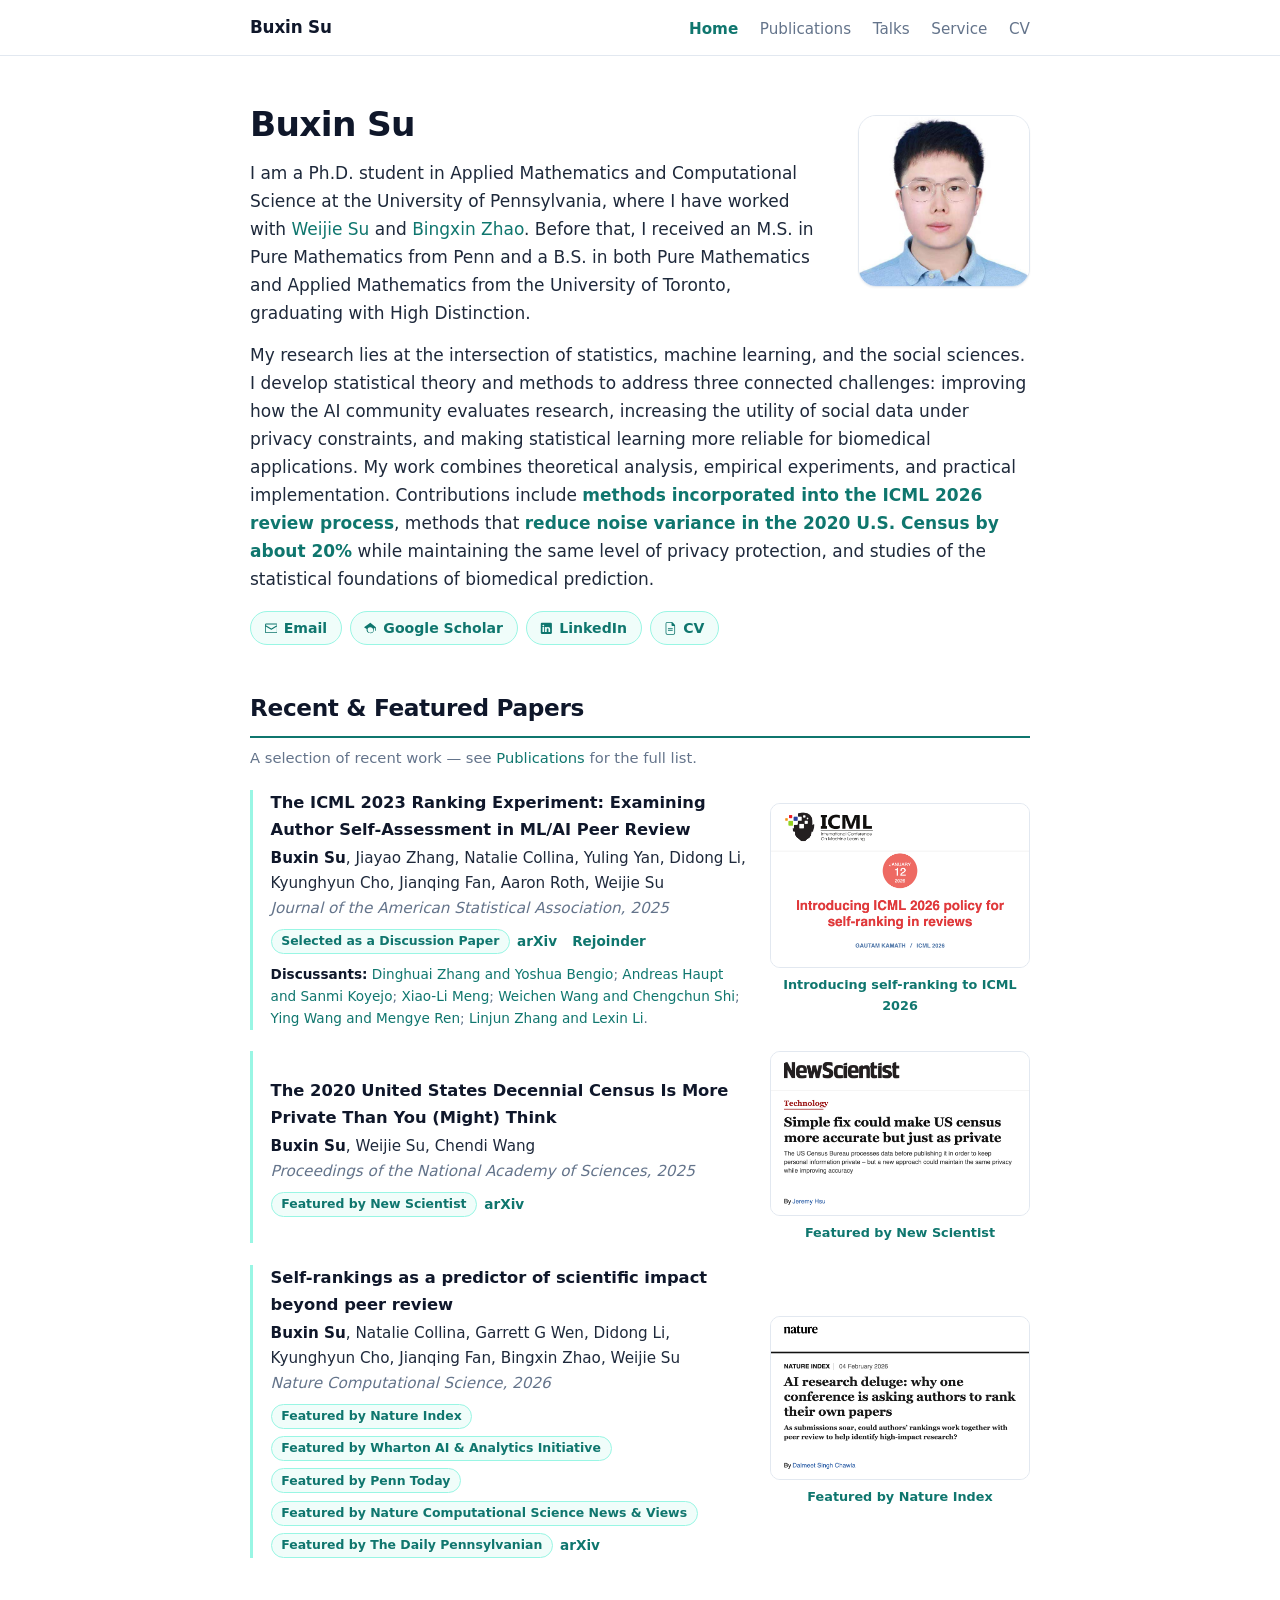
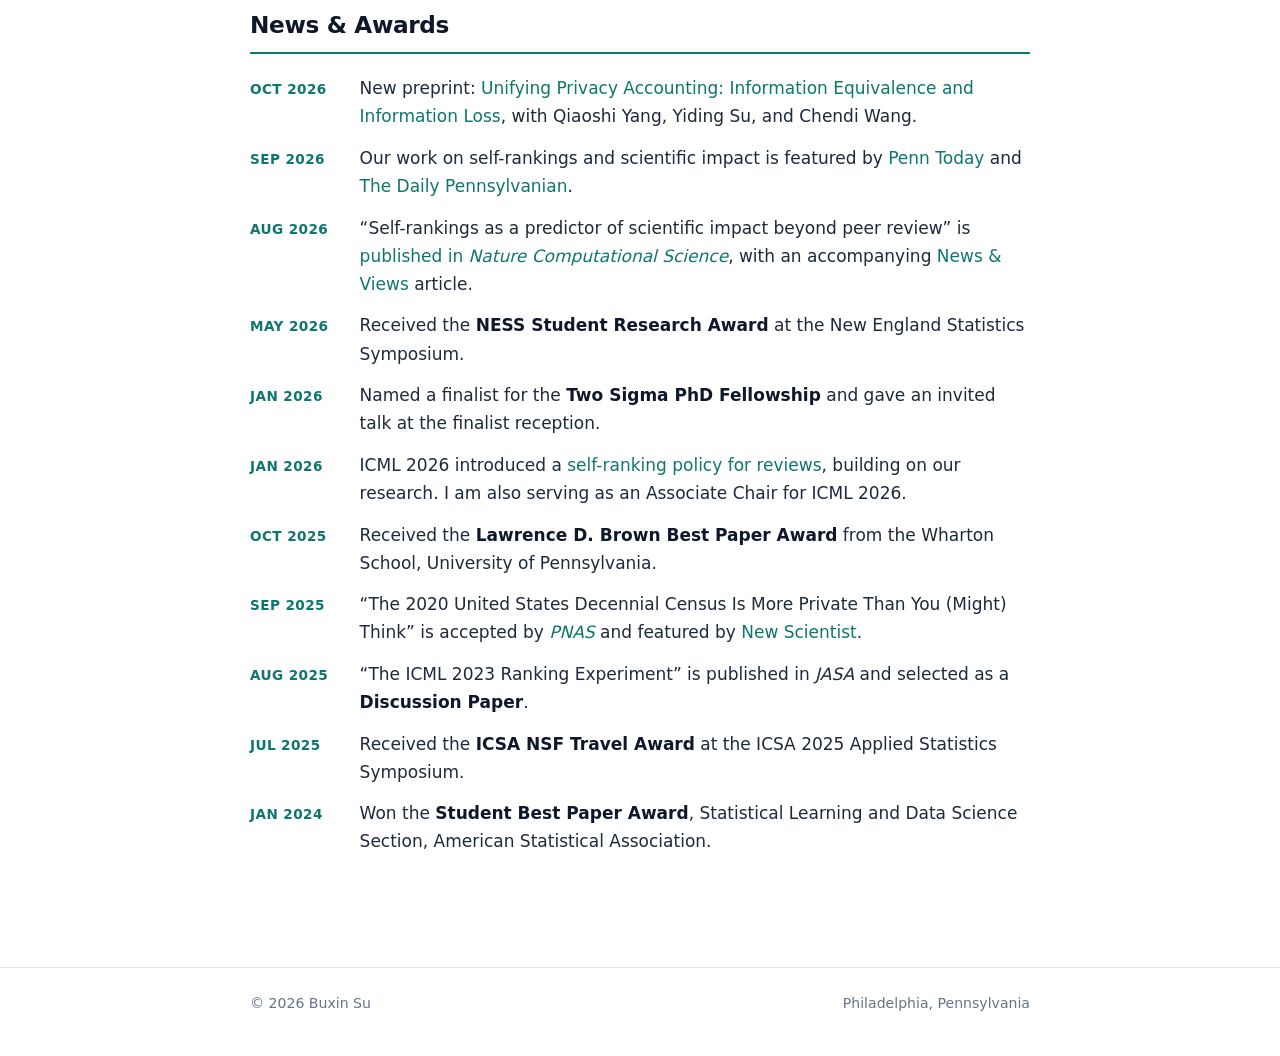
==== commit 5cd42053: "Sync research interests and record public CV mentoring exclusion" ====
--- a/index.html
+++ b/index.html
@@ -112,7 +112,7 @@
       statistical learning more reliable for biomedical applications. My work combines
       theoretical analysis, empirical experiments, and practical implementation.
       Contributions include <strong><a href="https://blog.icml.cc/2026/01/12/introducing-icml-2026-policy-for-self-ranking-in-reviews/">methods incorporated into the ICML 2026 review process</a></strong>,
-      methods that <strong><a href="https://www.newscientist.com/article/2454095-simple-fix-could-make-us-census-more-accurate-but-just-as-private/">reduce noise variance in the 2020 U.S. Census by about 20%</a></strong>,
+      methods that <strong><a href="https://www.newscientist.com/article/2454095-simple-fix-could-make-us-census-more-accurate-but-just-as-private/">reduce noise variance in the 2020 U.S. Census by about 20%</a></strong> while maintaining the same level of privacy protection,
       and studies of the statistical foundations of biomedical prediction.
     </p>
     <div class="contact-links">
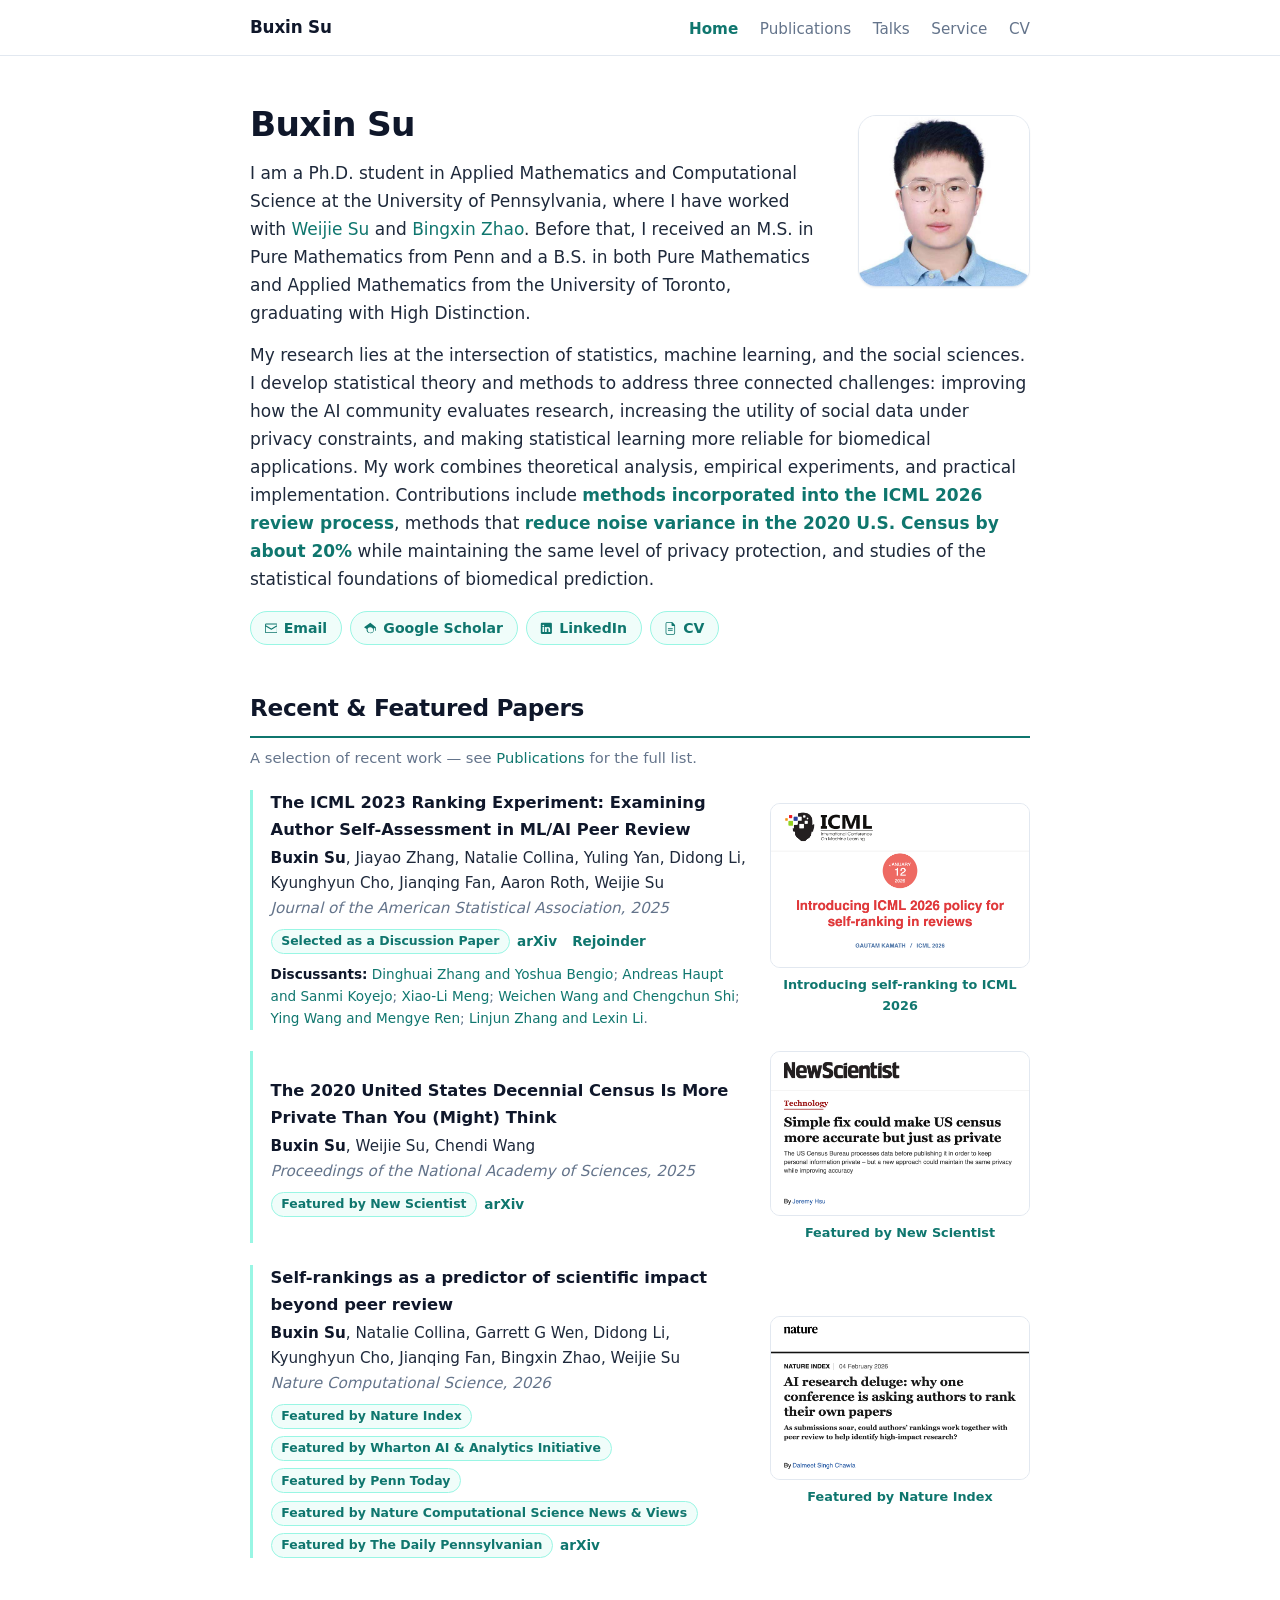
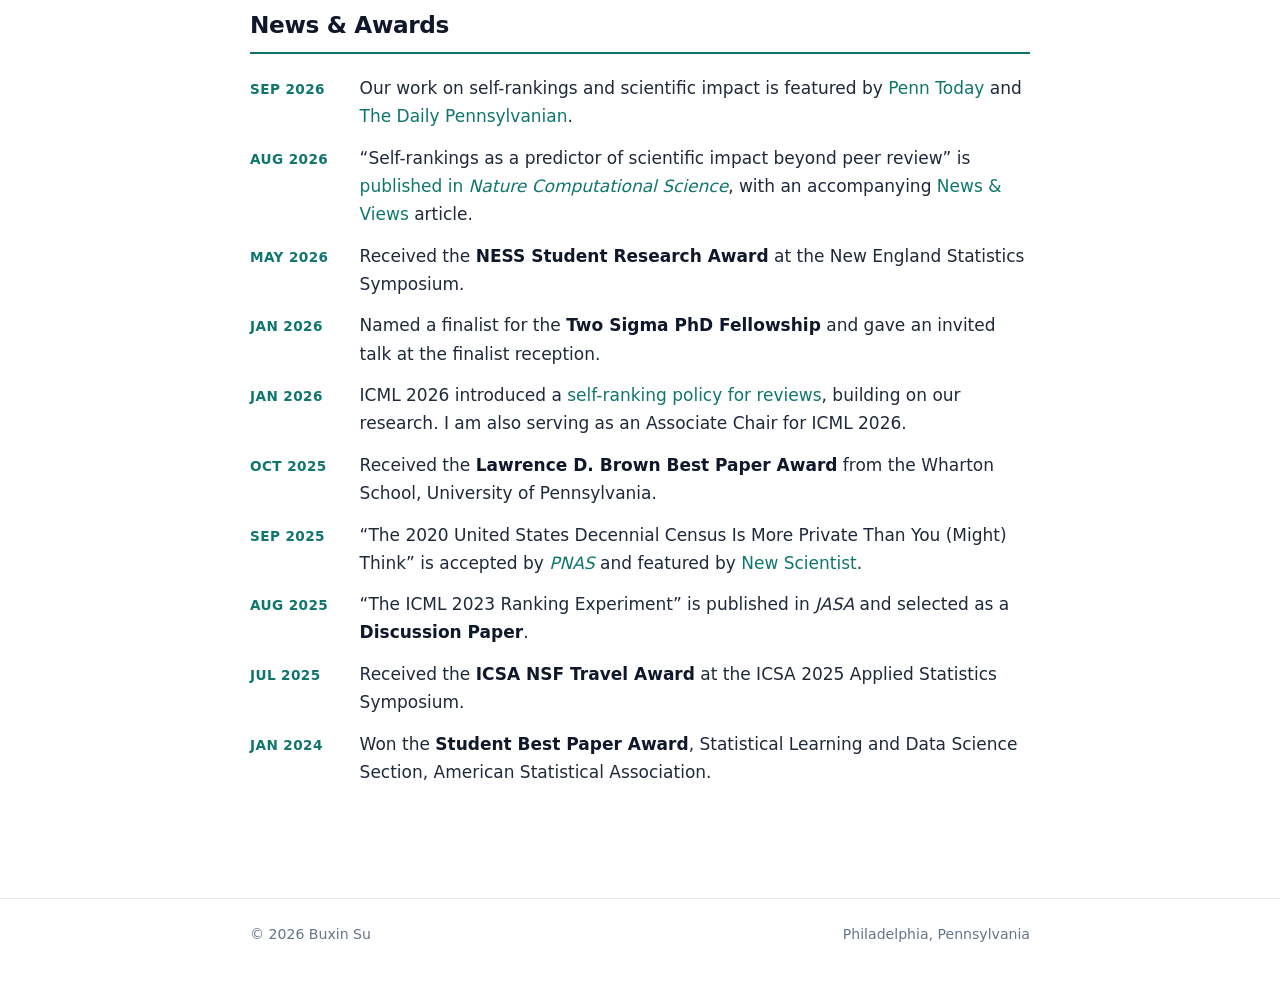
==== commit a5905f00: "Remove preprint announcement from homepage news" ====
--- a/index.html
+++ b/index.html
@@ -208,10 +208,6 @@
     <h2>News &amp; Awards</h2>
     <ul class="news-list">
       <li>
-        <span class="news-date">Oct 2026</span>
-        <span class="news-body">New preprint: <a href="https://arxiv.org/abs/2610.02414">Unifying Privacy Accounting: Information Equivalence and Information Loss</a>, with Qiaoshi Yang, Yiding Su, and Chendi Wang.</span>
-      </li>
-      <li>
         <span class="news-date">Sep 2026</span>
         <span class="news-body">Our work on self-rankings and scientific impact is featured by <a href="https://penntoday.upenn.edu/news/wharton-ai-initiative-why-authors-are-better-predicting-impact-peer-review">Penn Today</a> and <a href="https://www.thedp.com/article/2026/09/penn-artificial-intelligence-peer-review-ranking-study-wharton">The Daily Pennsylvanian</a>.</span>
       </li>
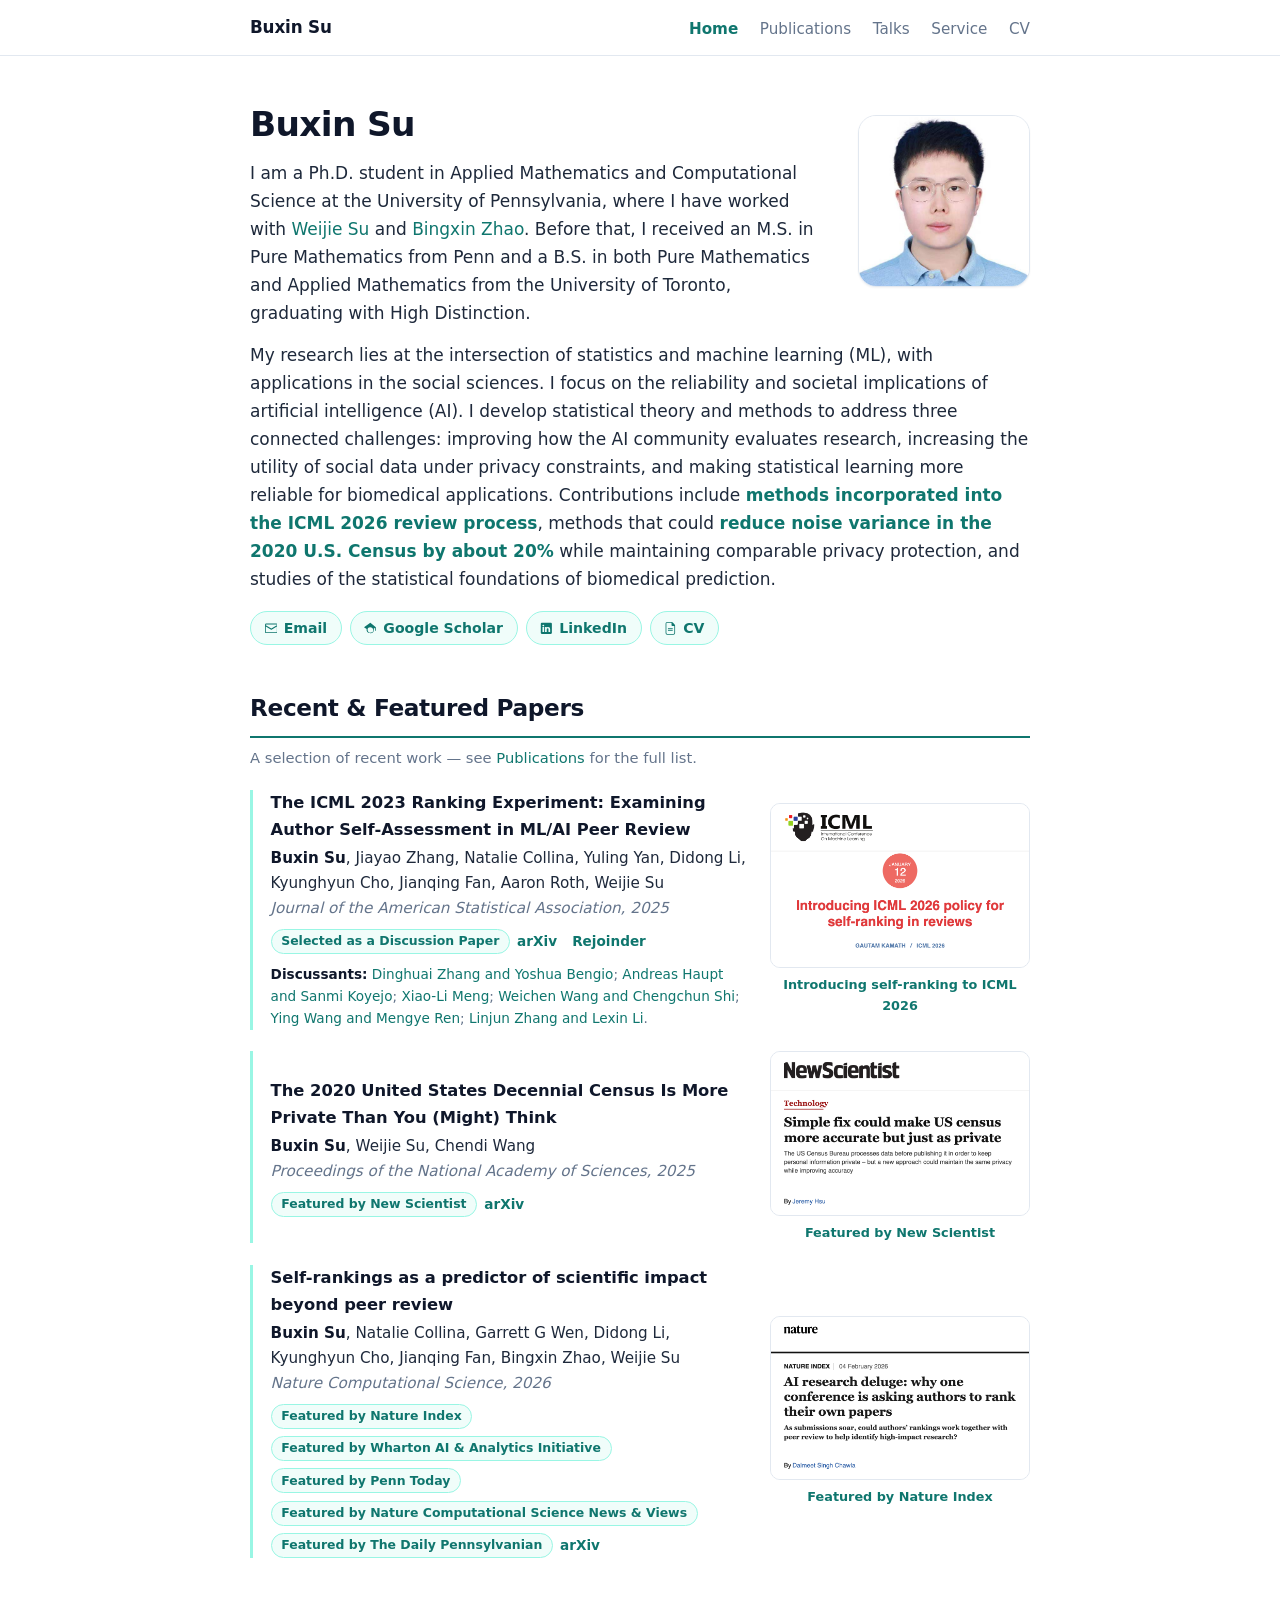
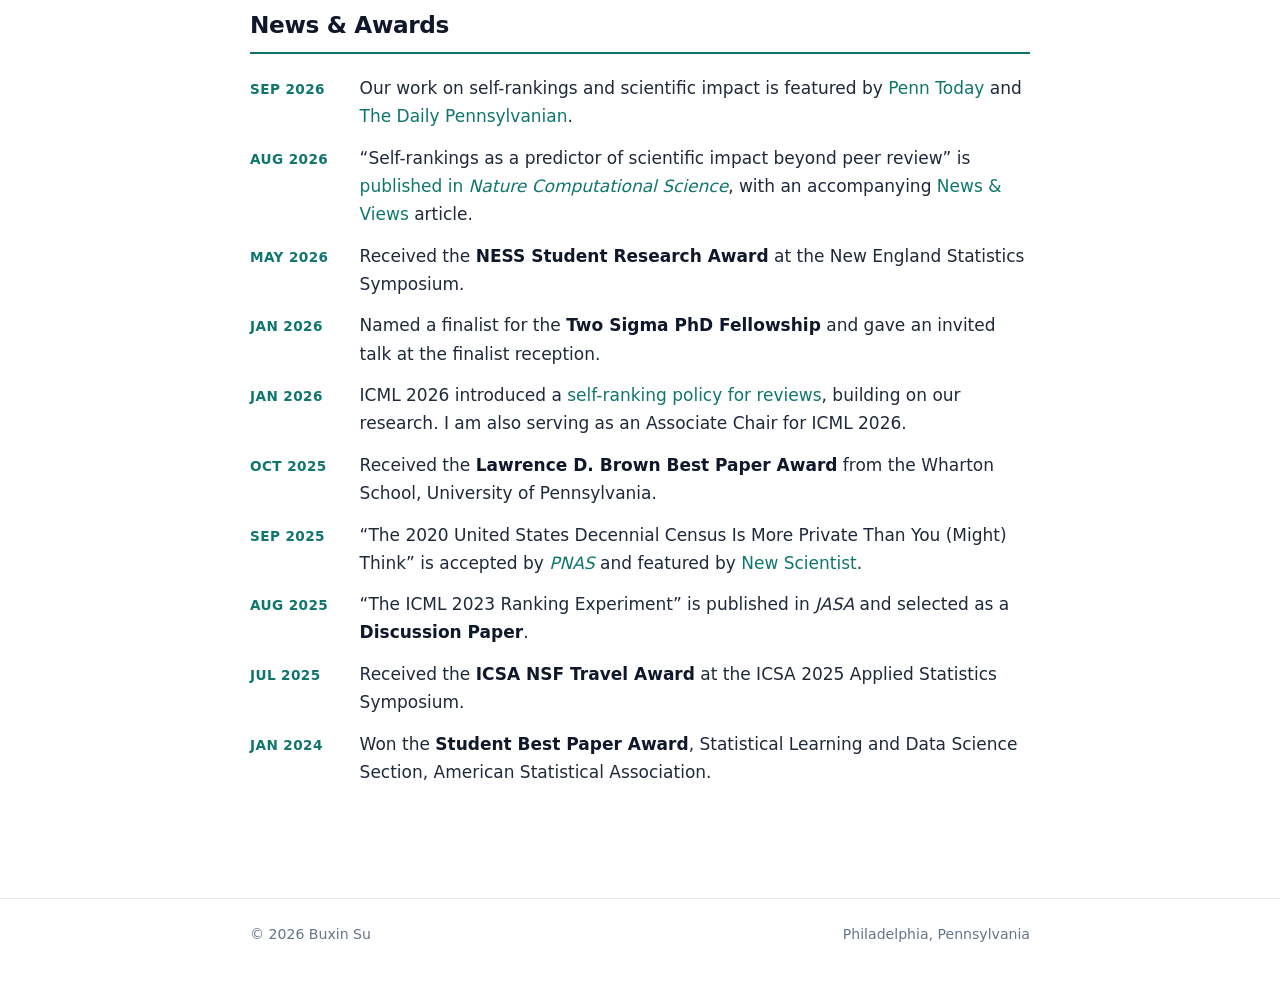
==== commit 82b313a6: "Sync research introduction and refresh public CV without mentoring" ====
--- a/index.html
+++ b/index.html
@@ -105,14 +105,14 @@
 
   <div class="bio bio-wide">
     <p>
-      My research lies at the intersection of statistics, machine learning, and
-      the social sciences. I develop statistical theory and methods to address
+      My research lies at the intersection of statistics and machine learning (ML),
+      with applications in the social sciences. I focus on the reliability and societal
+      implications of artificial intelligence (AI). I develop statistical theory and methods to address
       three connected challenges: improving how the AI community evaluates research,
       increasing the utility of social data under privacy constraints, and making
-      statistical learning more reliable for biomedical applications. My work combines
-      theoretical analysis, empirical experiments, and practical implementation.
+      statistical learning more reliable for biomedical applications.
       Contributions include <strong><a href="https://blog.icml.cc/2026/01/12/introducing-icml-2026-policy-for-self-ranking-in-reviews/">methods incorporated into the ICML 2026 review process</a></strong>,
-      methods that <strong><a href="https://www.newscientist.com/article/2454095-simple-fix-could-make-us-census-more-accurate-but-just-as-private/">reduce noise variance in the 2020 U.S. Census by about 20%</a></strong> while maintaining the same level of privacy protection,
+      methods that could <strong><a href="https://www.newscientist.com/article/2454095-simple-fix-could-make-us-census-more-accurate-but-just-as-private/">reduce noise variance in the 2020 U.S. Census by about 20%</a></strong> while maintaining comparable privacy protection,
       and studies of the statistical foundations of biomedical prediction.
     </p>
     <div class="contact-links">
